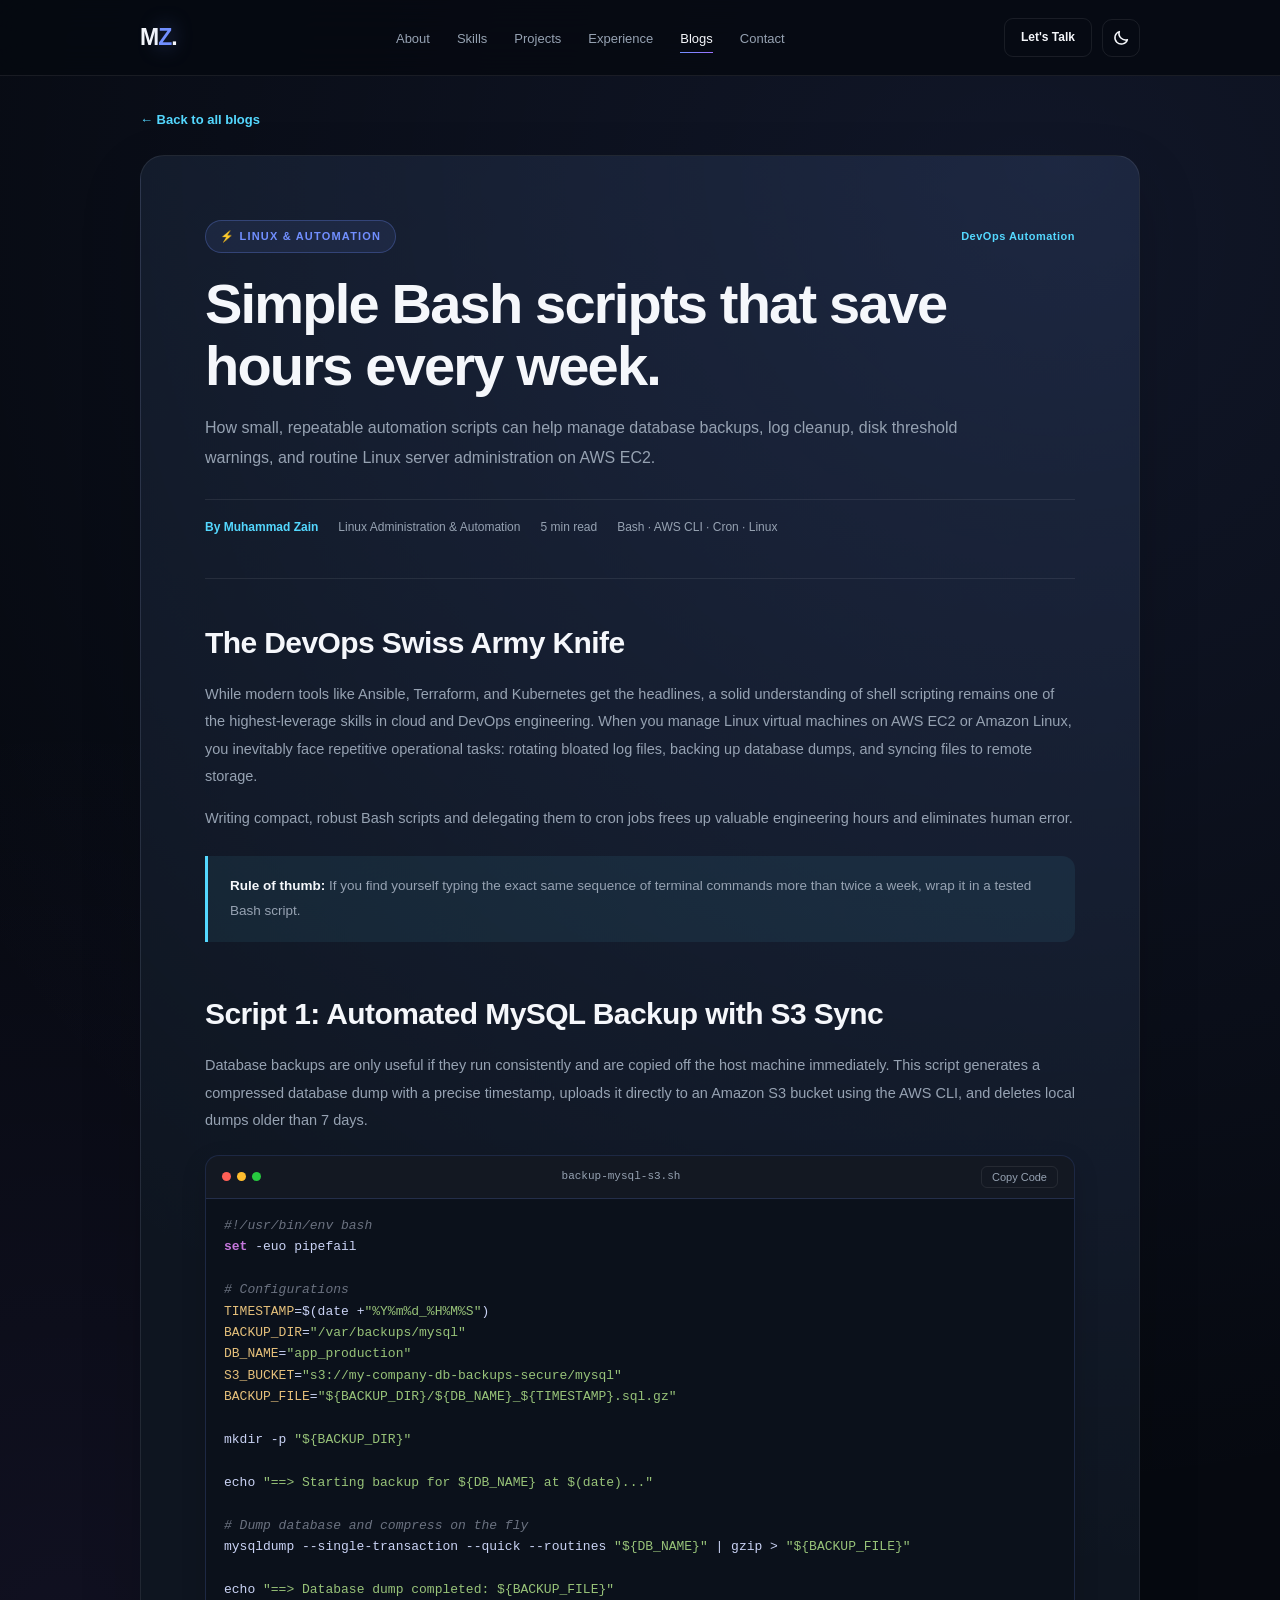
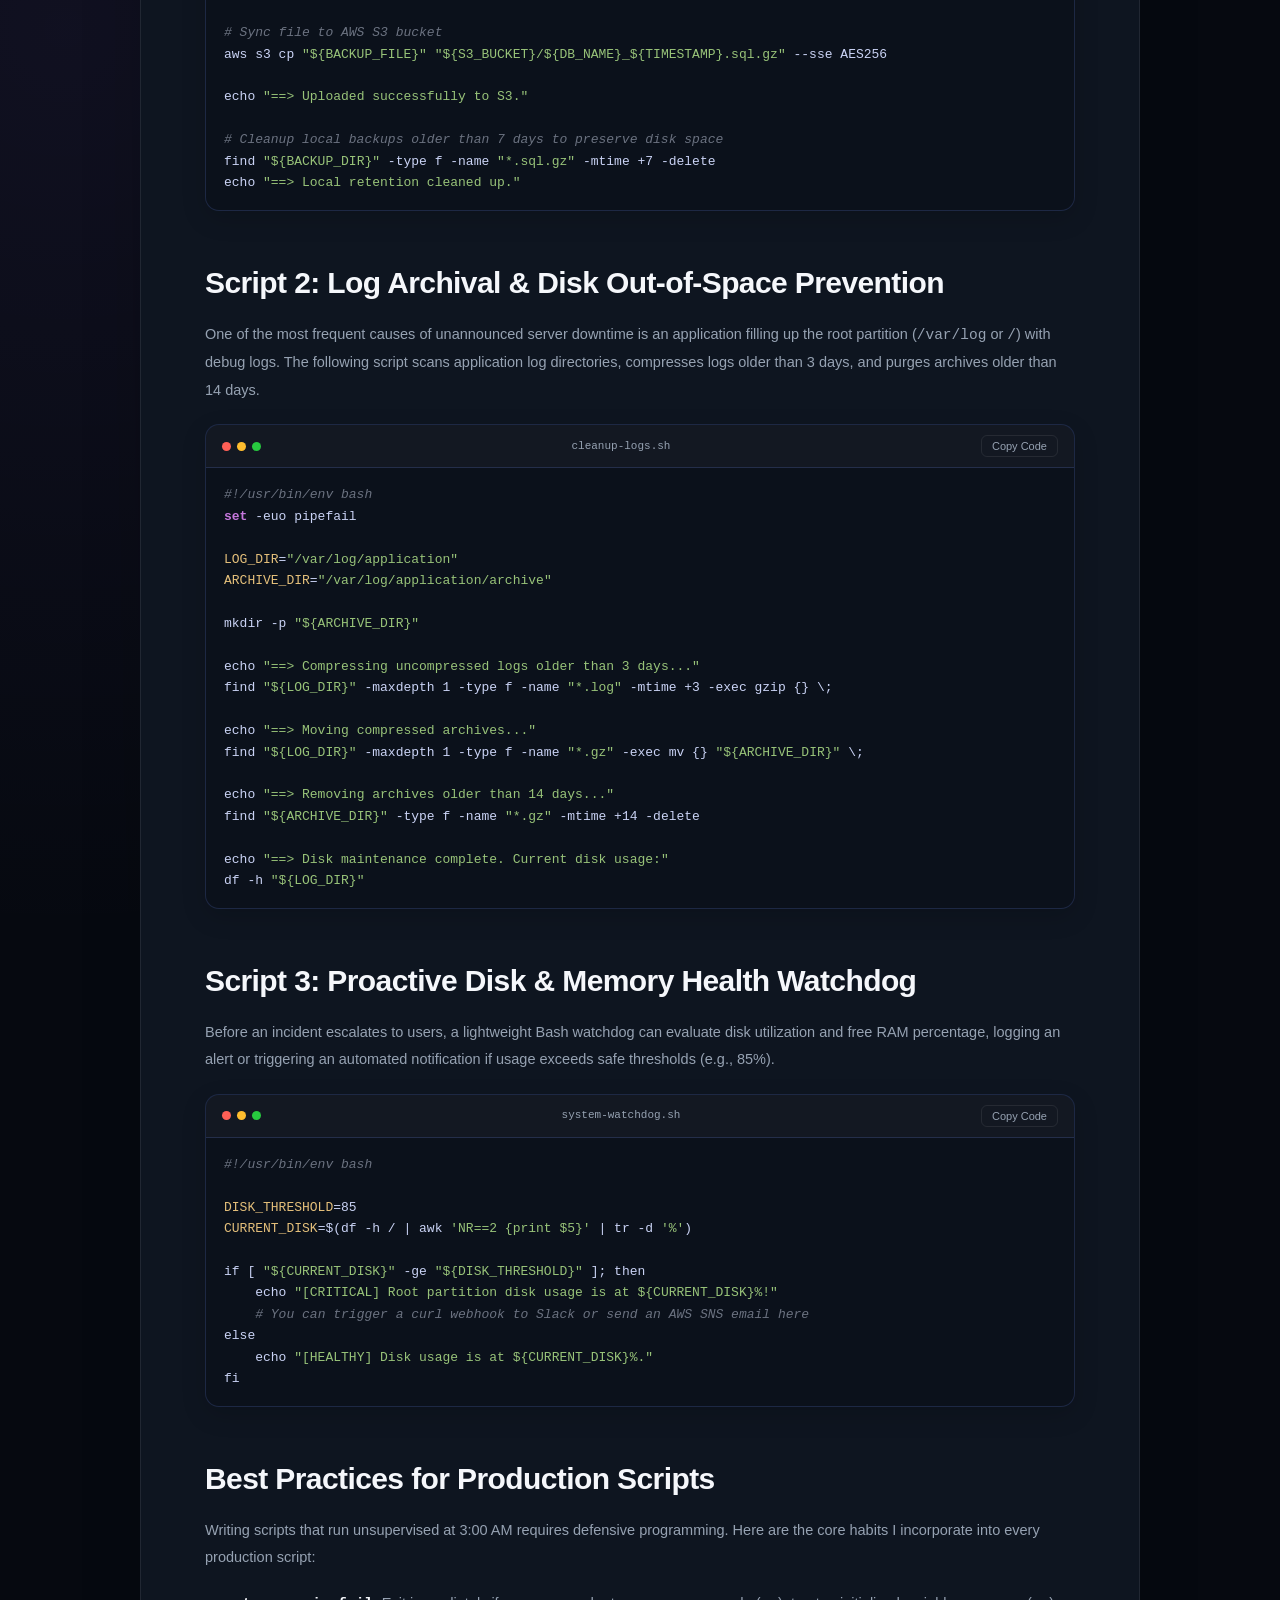
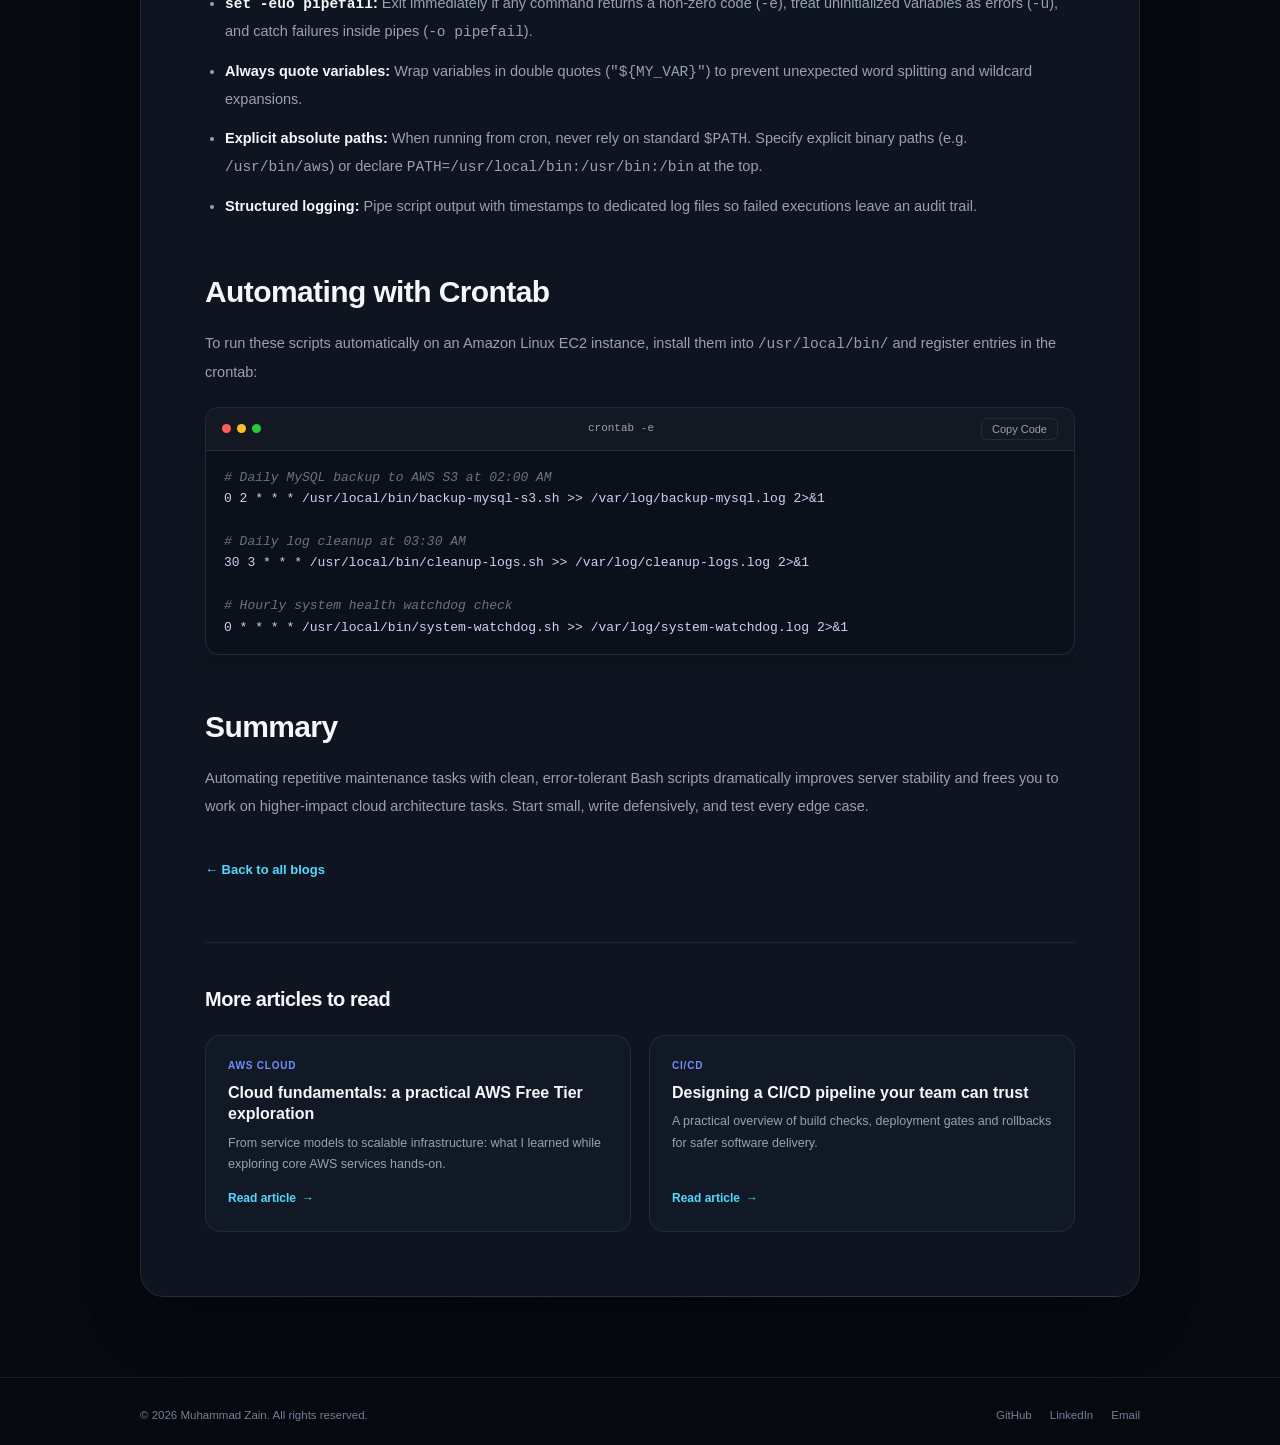
==== blog-bash-automation.html @ 9745ca6a "add blogs" ====
<!DOCTYPE html>
<html lang="en">
<head>
    <meta charset="UTF-8">
    <meta name="viewport" content="width=device-width, initial-scale=1.0">
    <meta name="theme-color" content="#060910">
    <title>Simple Bash Scripts That Save Hours Every Week | Muhammad Zain</title>
    <meta name="description" content="Production-ready Bash scripts for Linux administration, automated MySQL S3 backups, log rotation, and system health monitoring by Muhammad Zain.">
    <link rel="canonical" href="https://zaincloud009.github.io/MuhammadZainPortfolio/blog-bash-automation.html">
    <link rel="stylesheet" href="blog.css">
</head>
<body>

<div class="background-grid"></div>

<!-- NAVBAR -->
<nav>
<div class="container nav-inner">
    <a href="index.html" class="logo">M<span>Z</span>.</a>

    <ul class="nav-links" id="navLinks">
        <li><a href="index.html#about">About</a></li>
        <li><a href="index.html#skills">Skills</a></li>
        <li><a href="index.html#projects">Projects</a></li>
        <li><a href="index.html#experience">Experience</a></li>
        <li><a href="index.html#blogs" class="active">Blogs</a></li>
        <li><a href="index.html#contact">Contact</a></li>
    </ul>

    <div class="nav-actions">
        <a href="index.html#contact" class="nav-contact">Let's Talk</a>
        <button class="theme-toggle" id="themeToggle" type="button" aria-label="Switch to light mode" title="Switch to light mode">
            <svg class="moon-icon" viewBox="0 0 24 24" aria-hidden="true"><path d="M20.5 14.2A8.5 8.5 0 0 1 9.8 3.5 8.5 8.5 0 1 0 20.5 14.2Z"/></svg>
            <svg class="sun-icon" viewBox="0 0 24 24" aria-hidden="true"><circle cx="12" cy="12" r="3.5"/><path d="M12 2.5v2M12 19.5v2M21.5 12h-2M4.5 12h-2M18.7 5.3l-1.4 1.4M6.7 17.3l-1.4 1.4M18.7 18.7l-1.4-1.4M6.7 6.7 5.3 5.3"/></svg>
        </button>
        <button class="menu-toggle" id="menuToggle" type="button" aria-label="Open navigation menu" aria-controls="navLinks" aria-expanded="false">•••</button>
    </div>
</div>
</nav>

<!-- MAIN CONTENT -->
<main>
<div class="container">
    
    <div class="blog-nav-bar">
        <a href="index.html#blogs" class="back-link">← Back to all blogs</a>
    </div>

    <article class="blog-article">
        <div class="article-hero-badge-wrap">
            <div class="article-eyebrow">⚡ Linux &amp; Automation</div>
            <span class="article-category-tag">DevOps Automation</span>
        </div>
        
        <h1>Simple Bash scripts that save hours every week.</h1>
        <p class="article-lead">How small, repeatable automation scripts can help manage database backups, log cleanup, disk threshold warnings, and routine Linux server administration on AWS EC2.</p>
        
        <div class="article-byline">
            <span>By Muhammad Zain</span>
            <span>Linux Administration &amp; Automation</span>
            <span>5 min read</span>
            <span>Bash · AWS CLI · Cron · Linux</span>
        </div>
        
        <div class="article-divider"></div>

        <section class="article-section">
            <h2>The DevOps Swiss Army Knife</h2>
            <p>While modern tools like Ansible, Terraform, and Kubernetes get the headlines, a solid understanding of shell scripting remains one of the highest-leverage skills in cloud and DevOps engineering. When you manage Linux virtual machines on AWS EC2 or Amazon Linux, you inevitably face repetitive operational tasks: rotating bloated log files, backing up database dumps, and syncing files to remote storage.</p>
            <p>Writing compact, robust Bash scripts and delegating them to cron jobs frees up valuable engineering hours and eliminates human error.</p>
            <div class="article-callout">
                <strong>Rule of thumb:</strong> If you find yourself typing the exact same sequence of terminal commands more than twice a week, wrap it in a tested Bash script.
            </div>
        </section>

        <section class="article-section">
            <h2>Script 1: Automated MySQL Backup with S3 Sync</h2>
            <p>Database backups are only useful if they run consistently and are copied off the host machine immediately. This script generates a compressed database dump with a precise timestamp, uploads it directly to an Amazon S3 bucket using the AWS CLI, and deletes local dumps older than 7 days.</p>

            <div class="code-box">
                <div class="code-header">
                    <div class="code-dots"><span class="code-dot red"></span><span class="code-dot yellow"></span><span class="code-dot green"></span></div>
                    <span>backup-mysql-s3.sh</span>
                    <button class="copy-btn" onclick="copyCode(this)">Copy Code</button>
                </div>
                <pre class="code-content"><code><span class="code-comment">#!/usr/bin/env bash</span>
<span class="code-keyword">set</span> -euo pipefail

<span class="code-comment"># Configurations</span>
<span class="code-var">TIMESTAMP</span>=$(date +<span class="code-string">"%Y%m%d_%H%M%S"</span>)
<span class="code-var">BACKUP_DIR</span>=<span class="code-string">"/var/backups/mysql"</span>
<span class="code-var">DB_NAME</span>=<span class="code-string">"app_production"</span>
<span class="code-var">S3_BUCKET</span>=<span class="code-string">"s3://my-company-db-backups-secure/mysql"</span>
<span class="code-var">BACKUP_FILE</span>=<span class="code-string">"${BACKUP_DIR}/${DB_NAME}_${TIMESTAMP}.sql.gz"</span>

mkdir -p <span class="code-string">"${BACKUP_DIR}"</span>

echo <span class="code-string">"==> Starting backup for ${DB_NAME} at $(date)..."</span>

<span class="code-comment"># Dump database and compress on the fly</span>
mysqldump --single-transaction --quick --routines <span class="code-string">"${DB_NAME}"</span> | gzip > <span class="code-string">"${BACKUP_FILE}"</span>

echo <span class="code-string">"==> Database dump completed: ${BACKUP_FILE}"</span>

<span class="code-comment"># Sync file to AWS S3 bucket</span>
aws s3 cp <span class="code-string">"${BACKUP_FILE}"</span> <span class="code-string">"${S3_BUCKET}/${DB_NAME}_${TIMESTAMP}.sql.gz"</span> --sse AES256

echo <span class="code-string">"==> Uploaded successfully to S3."</span>

<span class="code-comment"># Cleanup local backups older than 7 days to preserve disk space</span>
find <span class="code-string">"${BACKUP_DIR}"</span> -type f -name <span class="code-string">"*.sql.gz"</span> -mtime +7 -delete
echo <span class="code-string">"==> Local retention cleaned up."</span></code></pre>
            </div>
        </section>

        <section class="article-section">
            <h2>Script 2: Log Archival &amp; Disk Out-of-Space Prevention</h2>
            <p>One of the most frequent causes of unannounced server downtime is an application filling up the root partition (<code>/var/log</code> or <code>/</code>) with debug logs. The following script scans application log directories, compresses logs older than 3 days, and purges archives older than 14 days.</p>

            <div class="code-box">
                <div class="code-header">
                    <div class="code-dots"><span class="code-dot red"></span><span class="code-dot yellow"></span><span class="code-dot green"></span></div>
                    <span>cleanup-logs.sh</span>
                    <button class="copy-btn" onclick="copyCode(this)">Copy Code</button>
                </div>
                <pre class="code-content"><code><span class="code-comment">#!/usr/bin/env bash</span>
<span class="code-keyword">set</span> -euo pipefail

<span class="code-var">LOG_DIR</span>=<span class="code-string">"/var/log/application"</span>
<span class="code-var">ARCHIVE_DIR</span>=<span class="code-string">"/var/log/application/archive"</span>

mkdir -p <span class="code-string">"${ARCHIVE_DIR}"</span>

echo <span class="code-string">"==> Compressing uncompressed logs older than 3 days..."</span>
find <span class="code-string">"${LOG_DIR}"</span> -maxdepth 1 -type f -name <span class="code-string">"*.log"</span> -mtime +3 -exec gzip {} \;

echo <span class="code-string">"==> Moving compressed archives..."</span>
find <span class="code-string">"${LOG_DIR}"</span> -maxdepth 1 -type f -name <span class="code-string">"*.gz"</span> -exec mv {} <span class="code-string">"${ARCHIVE_DIR}"</span> \;

echo <span class="code-string">"==> Removing archives older than 14 days..."</span>
find <span class="code-string">"${ARCHIVE_DIR}"</span> -type f -name <span class="code-string">"*.gz"</span> -mtime +14 -delete

echo <span class="code-string">"==> Disk maintenance complete. Current disk usage:"</span>
df -h <span class="code-string">"${LOG_DIR}"</span></code></pre>
            </div>
        </section>

        <section class="article-section">
            <h2>Script 3: Proactive Disk &amp; Memory Health Watchdog</h2>
            <p>Before an incident escalates to users, a lightweight Bash watchdog can evaluate disk utilization and free RAM percentage, logging an alert or triggering an automated notification if usage exceeds safe thresholds (e.g., 85%).</p>

            <div class="code-box">
                <div class="code-header">
                    <div class="code-dots"><span class="code-dot red"></span><span class="code-dot yellow"></span><span class="code-dot green"></span></div>
                    <span>system-watchdog.sh</span>
                    <button class="copy-btn" onclick="copyCode(this)">Copy Code</button>
                </div>
                <pre class="code-content"><code><span class="code-comment">#!/usr/bin/env bash</span>

<span class="code-var">DISK_THRESHOLD</span>=85
<span class="code-var">CURRENT_DISK</span>=$(df -h / | awk <span class="code-string">'NR==2 {print $5}'</span> | tr -d <span class="code-string">'%'</span>)

if [ <span class="code-string">"${CURRENT_DISK}"</span> -ge <span class="code-string">"${DISK_THRESHOLD}"</span> ]; then
    echo <span class="code-string">"[CRITICAL] Root partition disk usage is at ${CURRENT_DISK}%!"</span>
    <span class="code-comment"># You can trigger a curl webhook to Slack or send an AWS SNS email here</span>
else
    echo <span class="code-string">"[HEALTHY] Disk usage is at ${CURRENT_DISK}%."</span>
fi</code></pre>
            </div>
        </section>

        <section class="article-section">
            <h2>Best Practices for Production Scripts</h2>
            <p>Writing scripts that run unsupervised at 3:00 AM requires defensive programming. Here are the core habits I incorporate into every production script:</p>
            <ul class="article-list">
                <li><strong><code>set -euo pipefail</code>:</strong> Exit immediately if any command returns a non-zero code (<code>-e</code>), treat uninitialized variables as errors (<code>-u</code>), and catch failures inside pipes (<code>-o pipefail</code>).</li>
                <li><strong>Always quote variables:</strong> Wrap variables in double quotes (<code>"${MY_VAR}"</code>) to prevent unexpected word splitting and wildcard expansions.</li>
                <li><strong>Explicit absolute paths:</strong> When running from cron, never rely on standard <code>$PATH</code>. Specify explicit binary paths (e.g. <code>/usr/bin/aws</code>) or declare <code>PATH=/usr/local/bin:/usr/bin:/bin</code> at the top.</li>
                <li><strong>Structured logging:</strong> Pipe script output with timestamps to dedicated log files so failed executions leave an audit trail.</li>
            </ul>
        </section>

        <section class="article-section">
            <h2>Automating with Crontab</h2>
            <p>To run these scripts automatically on an Amazon Linux EC2 instance, install them into <code>/usr/local/bin/</code> and register entries in the crontab:</p>
            <div class="code-box">
                <div class="code-header">
                    <div class="code-dots"><span class="code-dot red"></span><span class="code-dot yellow"></span><span class="code-dot green"></span></div>
                    <span>crontab -e</span>
                    <button class="copy-btn" onclick="copyCode(this)">Copy Code</button>
                </div>
                <pre class="code-content"><code><span class="code-comment"># Daily MySQL backup to AWS S3 at 02:00 AM</span>
0 2 * * * /usr/local/bin/backup-mysql-s3.sh >> /var/log/backup-mysql.log 2>&1

<span class="code-comment"># Daily log cleanup at 03:30 AM</span>
30 3 * * * /usr/local/bin/cleanup-logs.sh >> /var/log/cleanup-logs.log 2>&1

<span class="code-comment"># Hourly system health watchdog check</span>
0 * * * * /usr/local/bin/system-watchdog.sh >> /var/log/system-watchdog.log 2>&1</code></pre>
            </div>
        </section>

        <section class="article-section">
            <h2>Summary</h2>
            <p>Automating repetitive maintenance tasks with clean, error-tolerant Bash scripts dramatically improves server stability and frees you to work on higher-impact cloud architecture tasks. Start small, write defensively, and test every edge case.</p>
        </section>

        <div style="margin-top: 36px;">
            <a href="index.html#blogs" class="back-link">← Back to all blogs</a>
        </div>

        <!-- MORE ARTICLES -->
        <div class="more-articles-section">
            <h3 class="more-articles-title">More articles to read</h3>
            <div class="more-articles-grid">
                <div class="mini-card">
                    <div>
                        <div class="mini-card-tag">AWS Cloud</div>
                        <h4>Cloud fundamentals: a practical AWS Free Tier exploration</h4>
                        <p>From service models to scalable infrastructure: what I learned while exploring core AWS services hands-on.</p>
                    </div>
                    <a href="blog-cloud-fundamentals.html" class="mini-card-link">Read article <span>→</span></a>
                </div>

                <div class="mini-card">
                    <div>
                        <div class="mini-card-tag">CI/CD</div>
                        <h4>Designing a CI/CD pipeline your team can trust</h4>
                        <p>A practical overview of build checks, deployment gates and rollbacks for safer software delivery.</p>
                    </div>
                    <a href="blog-cicd-pipeline.html" class="mini-card-link">Read article <span>→</span></a>
                </div>
            </div>
        </div>

    </article>
</div>
</main>

<!-- FOOTER -->
<footer>
<div class="container footer-inner">
    <div>© <span id="year"></span> Muhammad Zain. All rights reserved.</div>
    <div class="socials">
        <a href="https://github.com/ZainCloud009" target="_blank" rel="noopener noreferrer">GitHub</a>
        <a href="https://www.linkedin.com/in/muhammadzaindevops/" target="_blank" rel="noopener noreferrer">LinkedIn</a>
        <a href="mailto:muhammadzain8489@gmail.com">Email</a>
    </div>
</div>
</footer>

<script>
// CURRENT YEAR
document.getElementById("year").textContent = new Date().getFullYear();

// THEME TOGGLE
const themeToggle = document.getElementById("themeToggle");
const themeColor = document.querySelector('meta[name="theme-color"]');

function setTheme(theme){
    document.documentElement.dataset.theme = theme;
    const isLight = theme === "light";
    themeToggle.setAttribute("aria-label", isLight ? "Switch to dark mode" : "Switch to light mode");
    themeToggle.title = isLight ? "Switch to dark mode" : "Switch to light mode";
    if(themeColor) themeColor.setAttribute("content", isLight ? "#f5f7ff" : "#060910");
}

try{
    const savedTheme = localStorage.getItem("portfolio-theme");
    if(savedTheme === "light" || savedTheme === "dark"){
        setTheme(savedTheme);
    }
}catch(e){}

themeToggle.addEventListener("click", function(){
    const nextTheme = document.documentElement.dataset.theme === "light" ? "dark" : "light";
    setTheme(nextTheme);
    try{
        localStorage.setItem("portfolio-theme", nextTheme);
    }catch(e){}
});

// MOBILE MENU
const menuToggle = document.getElementById("menuToggle");
const navLinks = document.getElementById("navLinks");

function closeMobileMenu(){
    navLinks.classList.remove("is-open");
    menuToggle.setAttribute("aria-expanded", "false");
}

menuToggle.addEventListener("click", function(){
    const isOpen = navLinks.classList.toggle("is-open");
    menuToggle.setAttribute("aria-expanded", String(isOpen));
});

navLinks.addEventListener("click", function(e){
    if(e.target.closest("a")) closeMobileMenu();
});

// COPY CODE
function copyCode(button){
    const pre = button.closest(".code-box").querySelector("pre code");
    navigator.clipboard.writeText(pre.innerText).then(() => {
        const originalText = button.textContent;
        button.textContent = "Copied!";
        button.style.borderColor = "var(--green)";
        button.style.color = "var(--green)";
        setTimeout(() => {
            button.textContent = originalText;
            button.style.borderColor = "";
            button.style.color = "";
        }, 2000);
    });
}
</script>

</body>
</html>
---- blog.css ----
/* =========================================================
   MUHAMMAD ZAIN PORTFOLIO - BLOG STYLESHEET (blog.css)
========================================================= */

* {
    margin: 0;
    padding: 0;
    box-sizing: border-box;
}

html {
    scroll-behavior: smooth;
}

:root {
    --bg: #060910;
    --bg2: #0a0f18;
    --card: #0e1520;
    --card2: #101925;

    --border: rgba(255,255,255,.08);
    --border-light: rgba(255,255,255,.04);

    --text: #f5f7fb;
    --muted: #96a2b2;

    --primary: #718fff;
    --primary2: #9a72ff;

    --cyan: #54d8ff;
    --green: #36dc83;

    --white: #fff;
    --nav-bg: rgba(6,9,16,.82);

    --code-bg: #0b111b;
    --code-border: rgba(113,143,255,.18);

    --cursor-x: 50%;
    --cursor-y: 50%;
}

html[data-theme="light"] {
    --bg: #f5f7ff;
    --bg2: #edf1fb;
    --card: #ffffff;
    --card2: #f7f9ff;
    --border: rgba(31,48,81,.13);
    --border-light: rgba(31,48,81,.06);
    --text: #172033;
    --muted: #5f6c80;
    --primary: #526ee8;
    --primary2: #815ae8;
    --cyan: #1589b8;
    --green: #18995c;
    --white: #fff;
    --nav-bg: rgba(245,247,255,.86);

    --code-bg: #f0f4fd;
    --code-border: rgba(82,110,232,.22);
}

body {
    font-family: Inter, -apple-system, BlinkMacSystemFont, "Segoe UI", Roboto, Arial, sans-serif;
    color: var(--text);
    background:
        radial-gradient(circle at 80% 5%, rgba(113,143,255,.10), transparent 28%),
        radial-gradient(circle at 5% 35%, rgba(154,114,255,.07), transparent 28%),
        var(--bg);
    line-height: 1.6;
    overflow-x: hidden;
    min-height: 100vh;
    display: flex;
    flex-direction: column;
}

a {
    color: inherit;
    text-decoration: none;
}

button, a {
    -webkit-tap-highlight-color: transparent;
}

.container {
    width: min(1000px, 92%);
    margin: auto;
}

/* =========================================================
   BACKGROUND GRID
========================================================= */
.background-grid {
    position: fixed;
    inset: 0;
    pointer-events: none;
    z-index: -2;
    opacity: .18;
    background-image:
        linear-gradient(rgba(255,255,255,.035) 1px, transparent 1px),
        linear-gradient(90deg, rgba(255,255,255,.035) 1px, transparent 1px);
    background-size: 55px 55px;
    mask-image: linear-gradient(to bottom, black, transparent 85%);
}

/* =========================================================
   NAVBAR
========================================================= */
nav {
    position: fixed;
    top: 0;
    left: 0;
    right: 0;
    height: 76px;
    z-index: 1000;
    background: var(--nav-bg);
    backdrop-filter: blur(20px);
    -webkit-backdrop-filter: blur(20px);
    border-bottom: 1px solid var(--border);
}

.nav-inner {
    height: 100%;
    display: flex;
    align-items: center;
    justify-content: space-between;
}

.logo {
    font-size: 23px;
    font-weight: 800;
    letter-spacing: -1px;
}

.logo span {
    color: var(--primary);
    text-shadow: 0 0 20px rgba(113,143,255,.6);
}

.nav-links {
    display: flex;
    gap: 27px;
    list-style: none;
}

.nav-links a {
    position: relative;
    color: var(--muted);
    font-size: 13px;
    font-weight: 500;
    transition: color .25s;
}

.nav-links a:hover,
.nav-links a.active {
    color: var(--text);
}

.nav-links a::after {
    content: "";
    position: absolute;
    left: 0;
    bottom: -7px;
    width: 0;
    height: 1px;
    background: linear-gradient(90deg, var(--primary), var(--primary2));
    transition: width .3s;
}

.nav-links a:hover::after,
.nav-links a.active::after {
    width: 100%;
}

.nav-contact {
    padding: 9px 16px;
    border: 1px solid var(--border);
    border-radius: 9px;
    font-size: 12px;
    font-weight: 600;
    transition: all .3s;
}

.nav-contact:hover {
    border-color: var(--primary);
    background: rgba(113,143,255,.09);
    box-shadow: 0 0 25px rgba(113,143,255,.12);
}

.nav-actions {
    display: flex;
    align-items: center;
    gap: 10px;
}

.theme-toggle,
.menu-toggle {
    width: 38px;
    height: 38px;
    display: inline-grid;
    place-items: center;
    border: 1px solid var(--border);
    border-radius: 10px;
    color: var(--text);
    background: transparent;
    cursor: pointer;
    transition: background .25s, border-color .25s, transform .25s;
}

.theme-toggle:hover,
.menu-toggle:hover {
    background: rgba(113,143,255,.12);
    border-color: var(--primary);
    transform: translateY(-2px);
}

.theme-toggle svg {
    width: 18px;
    height: 18px;
    stroke: currentColor;
    stroke-width: 2;
    fill: none;
    stroke-linecap: round;
    stroke-linejoin: round;
}

.theme-toggle .moon-icon { display: block; }
.theme-toggle .sun-icon { display: none; }
html[data-theme="light"] .theme-toggle .moon-icon { display: none; }
html[data-theme="light"] .theme-toggle .sun-icon { display: block; }

.menu-toggle {
    display: none;
    font-size: 21px;
    font-weight: 700;
    line-height: 1;
    letter-spacing: 1px;
}

/* =========================================================
   BLOG ARTICLE MAIN CONTAINER
========================================================= */
main {
    flex: 1;
    padding-top: 110px;
    padding-bottom: 80px;
}

.blog-nav-bar {
    display: flex;
    align-items: center;
    justify-content: space-between;
    margin-bottom: 24px;
}

.back-link {
    display: inline-flex;
    align-items: center;
    gap: 8px;
    color: var(--cyan);
    font-size: 13px;
    font-weight: 700;
    transition: gap .2s, color .2s;
}

.back-link:hover {
    gap: 12px;
    color: var(--primary2);
}

.blog-article {
    padding: clamp(28px, 5vw, 64px);
    border: 1px solid var(--border);
    border-radius: 24px;
    background: radial-gradient(circle at 92% 0%, rgba(113,143,255,.15), transparent 32%), var(--card);
    box-shadow: 0 25px 60px rgba(0,0,0,.18);
}

html[data-theme="light"] .blog-article {
    background: radial-gradient(circle at 92% 0%, rgba(82,110,232,.14), transparent 32%), #fff;
    box-shadow: 0 25px 60px rgba(45,65,105,.11);
}

.article-hero-badge-wrap {
    display: flex;
    align-items: center;
    justify-content: space-between;
    flex-wrap: wrap;
    gap: 12px;
}

.article-eyebrow {
    display: inline-flex;
    align-items: center;
    gap: 8px;
    padding: 7px 14px;
    border: 1px solid rgba(113,143,255,.28);
    border-radius: 50px;
    color: var(--primary);
    background: rgba(113,143,255,.09);
    font-size: 11px;
    font-weight: 800;
    letter-spacing: 1.2px;
    text-transform: uppercase;
}

.article-category-tag {
    font-size: 11px;
    font-weight: 700;
    color: var(--cyan);
    letter-spacing: .5px;
}

.blog-article h1 {
    max-width: 880px;
    margin: 20px 0 16px;
    font-size: clamp(32px, 4.8vw, 56px);
    line-height: 1.1;
    letter-spacing: -1.8px;
    color: var(--text);
}

.article-lead {
    max-width: 820px;
    color: var(--muted);
    font-size: 16px;
    line-height: 1.9;
}

.article-byline {
    display: flex;
    flex-wrap: wrap;
    align-items: center;
    gap: 12px 20px;
    margin-top: 26px;
    padding-top: 18px;
    border-top: 1px solid var(--border);
    color: var(--muted);
    font-size: 12px;
}

.article-byline span:first-child {
    color: var(--cyan);
    font-weight: 700;
}

.article-divider {
    height: 1px;
    margin: 40px 0;
    background: var(--border);
}

/* =========================================================
   ARTICLE SECTIONS & TYPOGRAPHY
========================================================= */
.article-section + .article-section {
    margin-top: 48px;
}

.article-section h2 {
    margin-bottom: 14px;
    font-size: clamp(23px, 2.6vw, 30px);
    letter-spacing: -.6px;
    color: var(--text);
}

.article-section h3 {
    margin-top: 24px;
    margin-bottom: 10px;
    font-size: 18px;
    letter-spacing: -.4px;
    color: var(--text);
}

.article-section h4 {
    margin-bottom: 6px;
    font-size: 15px;
    color: var(--text);
}

.article-section p,
.article-section li {
    color: var(--muted);
    font-size: 14.5px;
    line-height: 1.9;
}

.article-section p + p {
    margin-top: 14px;
}

.article-list {
    display: grid;
    gap: 11px;
    margin: 18px 0 0;
    padding-left: 20px;
}

.article-list strong {
    color: var(--text);
}

.article-callout {
    margin-top: 24px;
    padding: 18px 22px;
    border-left: 3px solid var(--cyan);
    border-radius: 0 13px 13px 0;
    background: rgba(84,216,255,.07);
    color: var(--muted);
    font-size: 13.5px;
    line-height: 1.85;
}

.article-callout strong {
    color: var(--text);
}

/* =========================================================
   GRIDS & DIAGRAMS
========================================================= */
.service-models {
    display: grid;
    grid-template-columns: repeat(3, 1fr);
    gap: 14px;
    margin-top: 22px;
}

.service-model {
    padding: 20px;
    border: 1px solid var(--border);
    border-radius: 14px;
    background: rgba(255,255,255,.025);
    transition: transform .25s, border-color .25s;
}

.service-model:hover {
    border-color: rgba(113,143,255,.4);
    transform: translateY(-3px);
}

html[data-theme="light"] .service-model {
    background: #f7f9ff;
}

.service-model .model-icon {
    display: grid;
    place-items: center;
    width: 36px;
    height: 36px;
    margin-bottom: 12px;
    border-radius: 9px;
    color: var(--cyan);
    background: rgba(84,216,255,.12);
    font-size: 15px;
    font-weight: 800;
}

.service-model p {
    font-size: 12.5px;
    line-height: 1.75;
}

.cloud-map {
    display: grid;
    grid-template-columns: repeat(2, 1fr);
    gap: 14px;
    margin-top: 22px;
}

.cloud-map-item {
    padding: 20px;
    border: 1px solid var(--border);
    border-radius: 14px;
    background: rgba(255,255,255,.025);
    transition: transform .25s, border-color .25s;
}

.cloud-map-item:hover {
    border-color: rgba(113,143,255,.4);
    transform: translateY(-3px);
}

html[data-theme="light"] .cloud-map-item {
    background: #f7f9ff;
}

.cloud-map-item span {
    display: block;
    margin-bottom: 8px;
    color: var(--primary);
    font-size: 11px;
    font-weight: 800;
    letter-spacing: 1px;
    text-transform: uppercase;
}

.cloud-map-item p {
    font-size: 12.5px;
    line-height: 1.75;
}

/* =========================================================
   TABLES
========================================================= */
.article-table-wrap {
    overflow-x: auto;
    margin-top: 22px;
    border: 1px solid var(--border);
    border-radius: 14px;
}

.article-table {
    width: 100%;
    min-width: 620px;
    border-collapse: collapse;
    font-size: 12.5px;
}

.article-table th,
.article-table td {
    padding: 13px 16px;
    border-bottom: 1px solid var(--border);
    text-align: left;
}

.article-table th {
    color: var(--text);
    background: rgba(113,143,255,.12);
    font-size: 11.5px;
    font-weight: 700;
    text-transform: uppercase;
    letter-spacing: .6px;
}

.article-table td {
    color: var(--muted);
}

.article-table tr:last-child td {
    border-bottom: 0;
}

.article-table tr:hover td {
    background: rgba(255,255,255,.015);
}

/* =========================================================
   CODE BLOCKS
========================================================= */
.code-box {
    margin: 20px 0;
    border: 1px solid var(--code-border);
    border-radius: 14px;
    background: var(--code-bg);
    overflow: hidden;
    box-shadow: 0 8px 24px rgba(0,0,0,.15);
}

.code-header {
    display: flex;
    align-items: center;
    justify-content: space-between;
    padding: 10px 16px;
    background: rgba(255,255,255,.03);
    border-bottom: 1px solid var(--code-border);
    font-size: 11px;
    font-family: ui-monospace, SFMono-Regular, Menlo, Monaco, Consolas, monospace;
    color: var(--muted);
}

.code-dots {
    display: flex;
    gap: 6px;
}

.code-dot {
    width: 9px;
    height: 9px;
    border-radius: 50%;
    background: rgba(255,255,255,.2);
}

.code-dot.red { background: #ff5f56; }
.code-dot.yellow { background: #ffbd2e; }
.code-dot.green { background: #27c93f; }

.copy-btn {
    background: transparent;
    border: 1px solid var(--border);
    color: var(--muted);
    font-size: 11px;
    padding: 4px 10px;
    border-radius: 6px;
    cursor: pointer;
    transition: all .2s;
}

.copy-btn:hover {
    color: var(--text);
    border-color: var(--primary);
    background: rgba(113,143,255,.1);
}

pre.code-content {
    padding: 16px 18px;
    overflow-x: auto;
    font-family: ui-monospace, SFMono-Regular, Menlo, Monaco, Consolas, monospace;
    font-size: 13px;
    line-height: 1.65;
    color: #cad3f5;
}

html[data-theme="light"] pre.code-content {
    color: #1e293b;
}

.code-comment { color: #6b7280; font-style: italic; }
.code-keyword { color: #c678dd; font-weight: 600; }
.code-string { color: #98c379; }
.code-func { color: #61afef; }
.code-var { color: #e5c07b; }

/* =========================================================
   MORE ARTICLES / FOOTER CARDS
========================================================= */
.more-articles-section {
    margin-top: 60px;
    padding-top: 40px;
    border-top: 1px solid var(--border);
}

.more-articles-title {
    font-size: 20px;
    font-weight: 800;
    margin-bottom: 20px;
    letter-spacing: -.5px;
}

.more-articles-grid {
    display: grid;
    grid-template-columns: repeat(2, 1fr);
    gap: 18px;
}

.mini-card {
    padding: 22px;
    border: 1px solid var(--border);
    border-radius: 16px;
    background: var(--card2);
    display: flex;
    flex-direction: column;
    justify-content: space-between;
    transition: all .3s;
}

.mini-card:hover {
    border-color: var(--primary);
    transform: translateY(-4px);
    box-shadow: 0 12px 30px rgba(0,0,0,.2);
}

html[data-theme="light"] .mini-card {
    background: #fff;
    box-shadow: 0 10px 24px rgba(45,65,105,.07);
}

.mini-card-tag {
    font-size: 10px;
    font-weight: 800;
    color: var(--primary);
    text-transform: uppercase;
    letter-spacing: .8px;
    margin-bottom: 8px;
}

.mini-card h4 {
    font-size: 16px;
    line-height: 1.35;
    margin-bottom: 8px;
    color: var(--text);
}

.mini-card p {
    font-size: 12.5px;
    color: var(--muted);
    line-height: 1.7;
    margin-bottom: 14px;
}

.mini-card-link {
    font-size: 12px;
    font-weight: 700;
    color: var(--cyan);
    display: inline-flex;
    align-items: center;
    gap: 6px;
    transition: gap .2s;
}

.mini-card:hover .mini-card-link {
    gap: 10px;
    color: var(--primary2);
}

/* =========================================================
   FOOTER
========================================================= */
footer {
    padding: 28px 0;
    border-top: 1px solid var(--border);
    color: #718092;
    font-size: 11.5px;
    margin-top: auto;
}

.footer-inner {
    display: flex;
    justify-content: space-between;
    align-items: center;
    gap: 20px;
}

.socials {
    display: flex;
    gap: 18px;
}

.socials a {
    transition: color .25s, transform .25s;
}

.socials a:hover {
    color: var(--text);
    transform: translateY(-2px);
}

/* =========================================================
   RESPONSIVE
========================================================= */
@media(max-width: 900px) {
    .service-models {
        grid-template-columns: 1fr;
    }

    .cloud-map {
        grid-template-columns: 1fr;
    }

    .more-articles-grid {
        grid-template-columns: 1fr;
    }

    .menu-toggle {
        display: inline-grid;
    }

    .nav-links {
        position: fixed;
        top: 76px;
        left: 0;
        right: 0;
        background: var(--nav-bg);
        backdrop-filter: blur(25px);
        -webkit-backdrop-filter: blur(25px);
        border-bottom: 1px solid var(--border);
        flex-direction: column;
        padding: 20px 24px;
        gap: 18px;
        transform: translateY(-150%);
        opacity: 0;
        pointer-events: none;
        transition: transform .3s ease, opacity .3s ease;
    }

    .nav-links.is-open {
        transform: translateY(0);
        opacity: 1;
        pointer-events: auto;
    }
}

@media(max-width: 600px) {
    .blog-article {
        padding: 26px 18px;
        border-radius: 18px;
    }

    .footer-inner {
        flex-direction: column;
        text-align: center;
    }
}
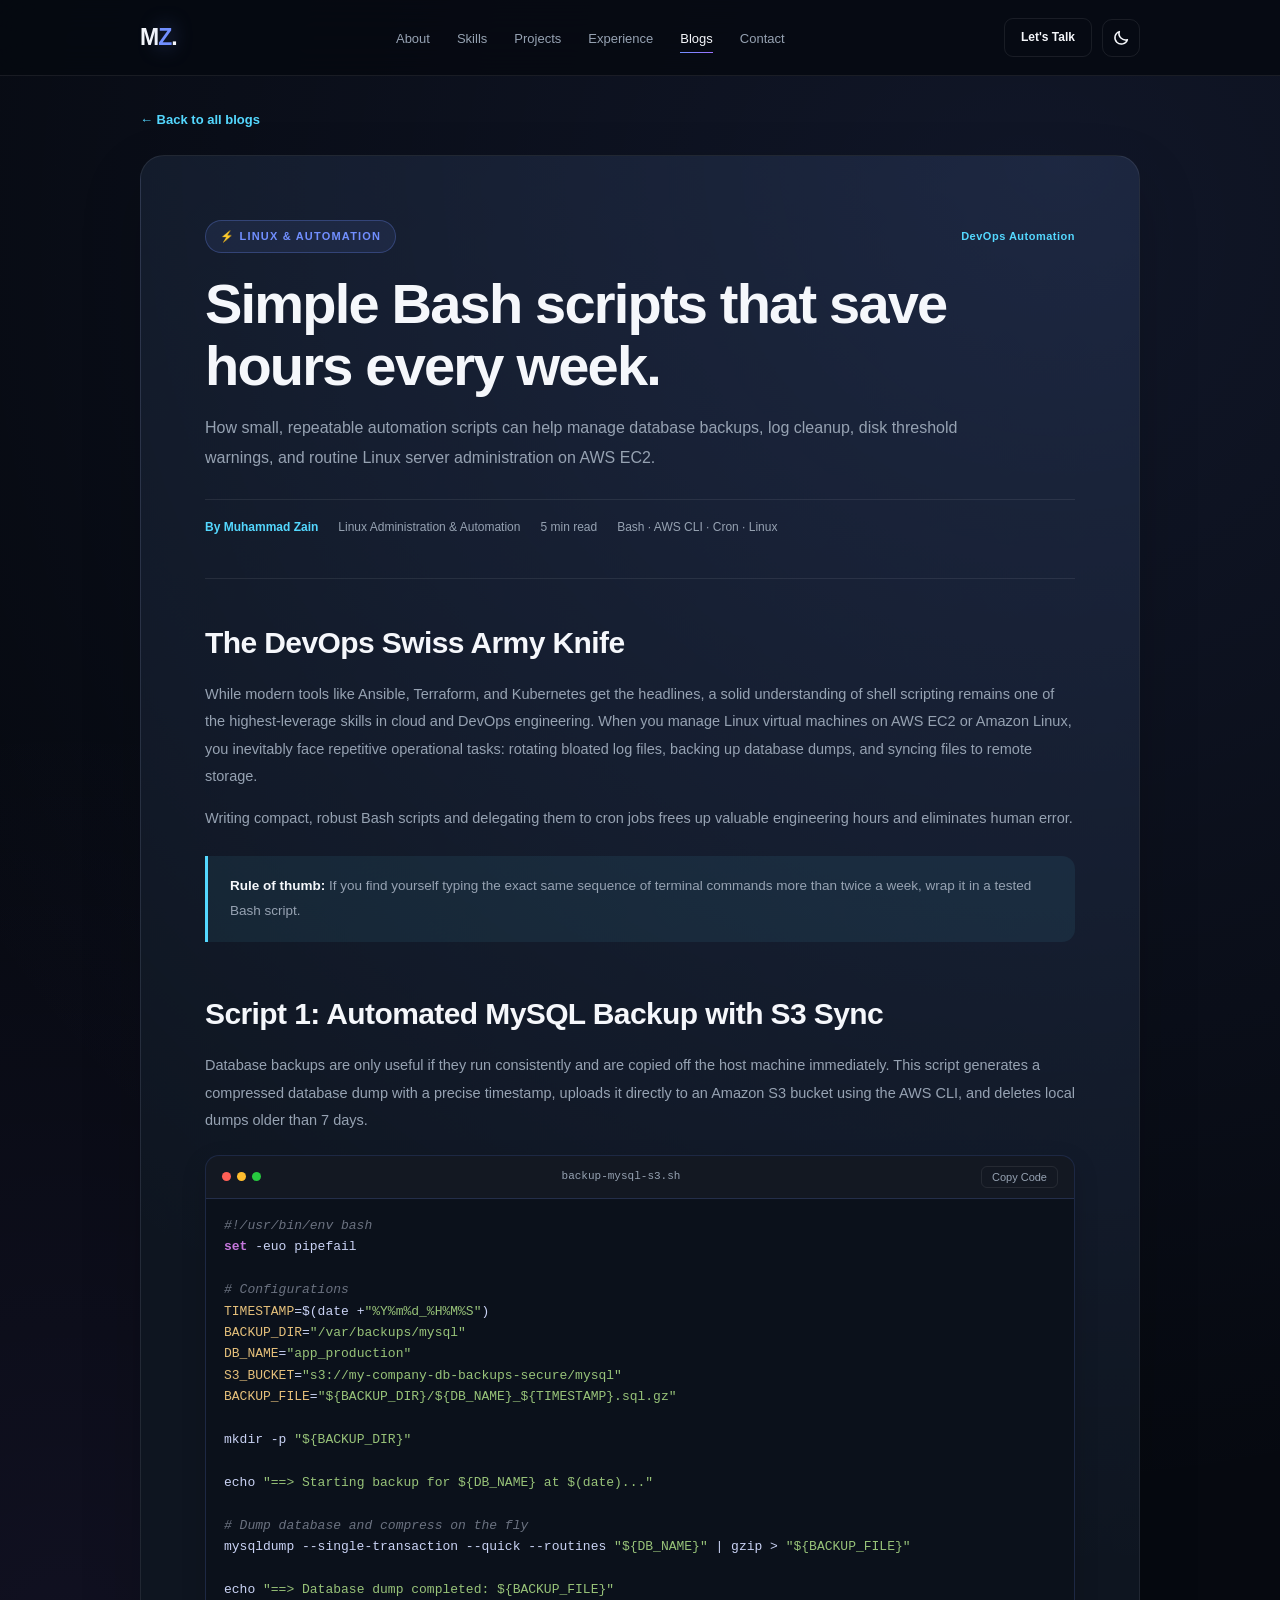
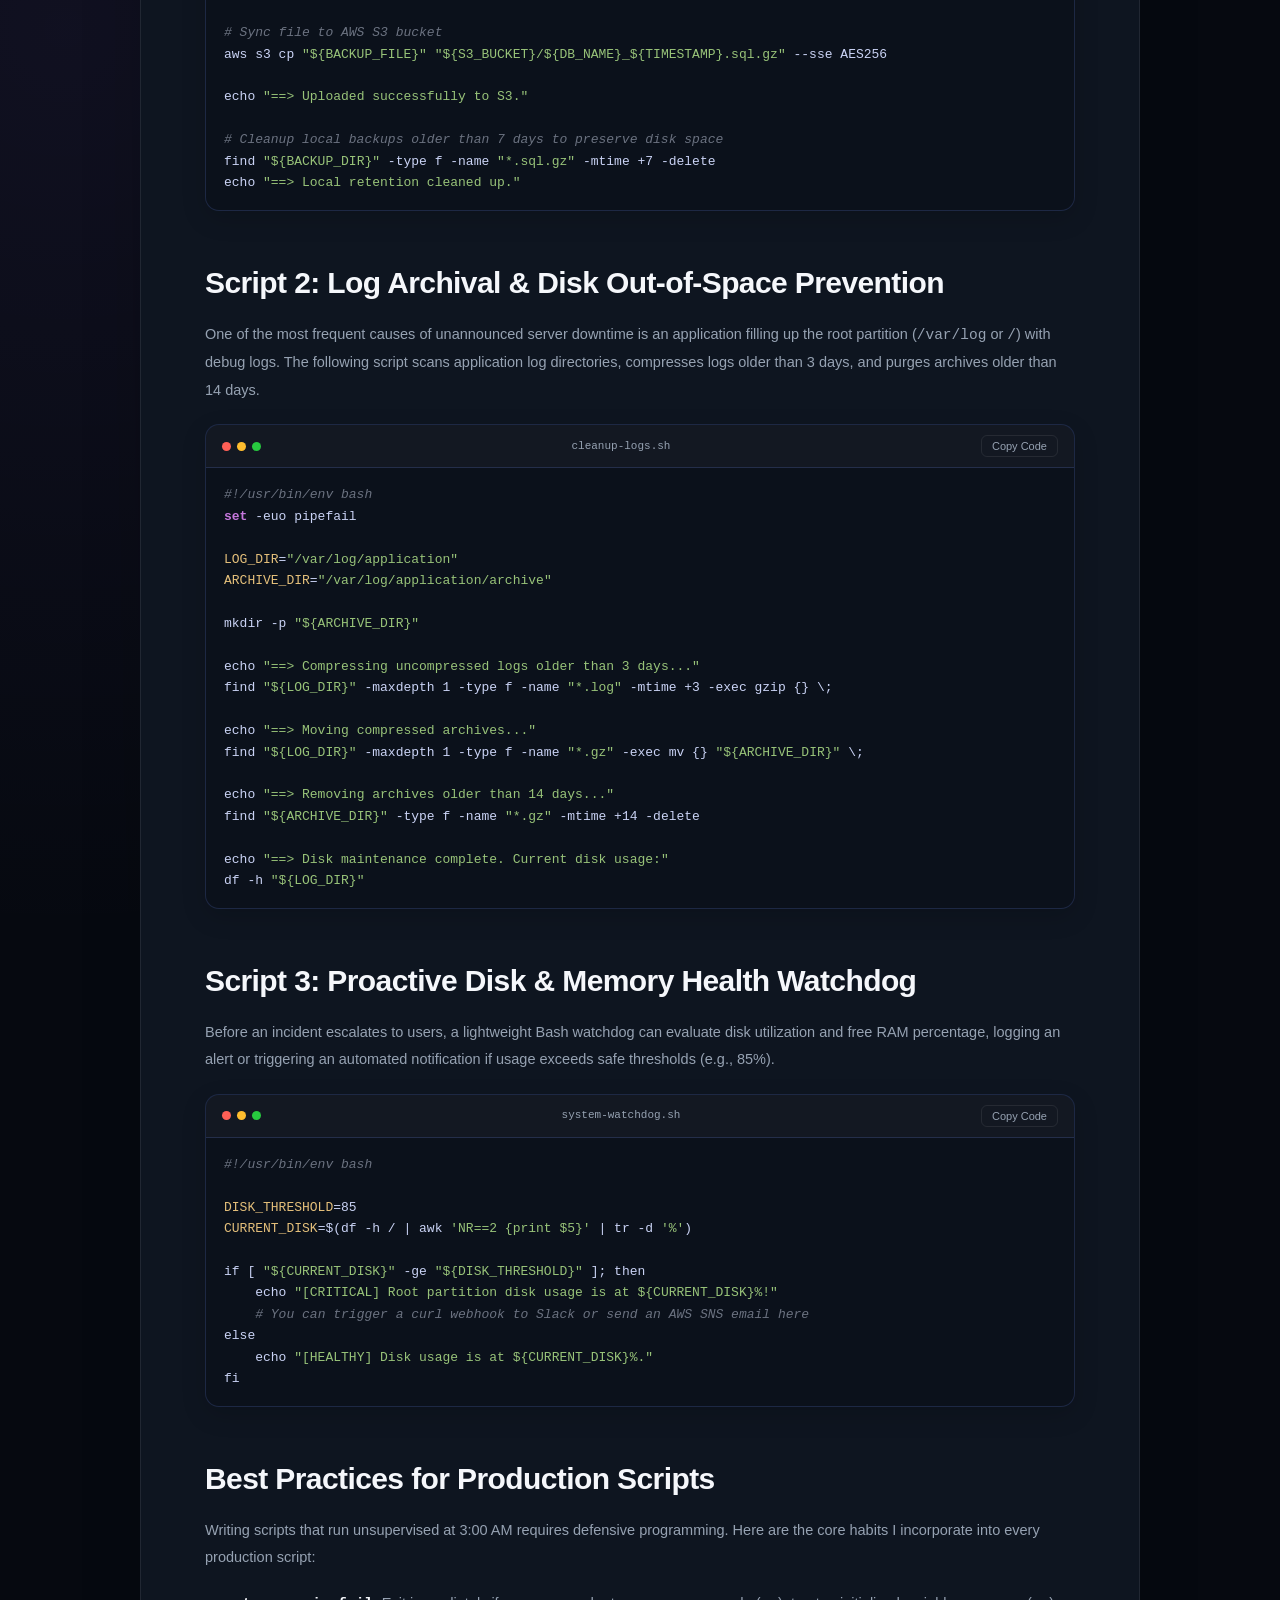
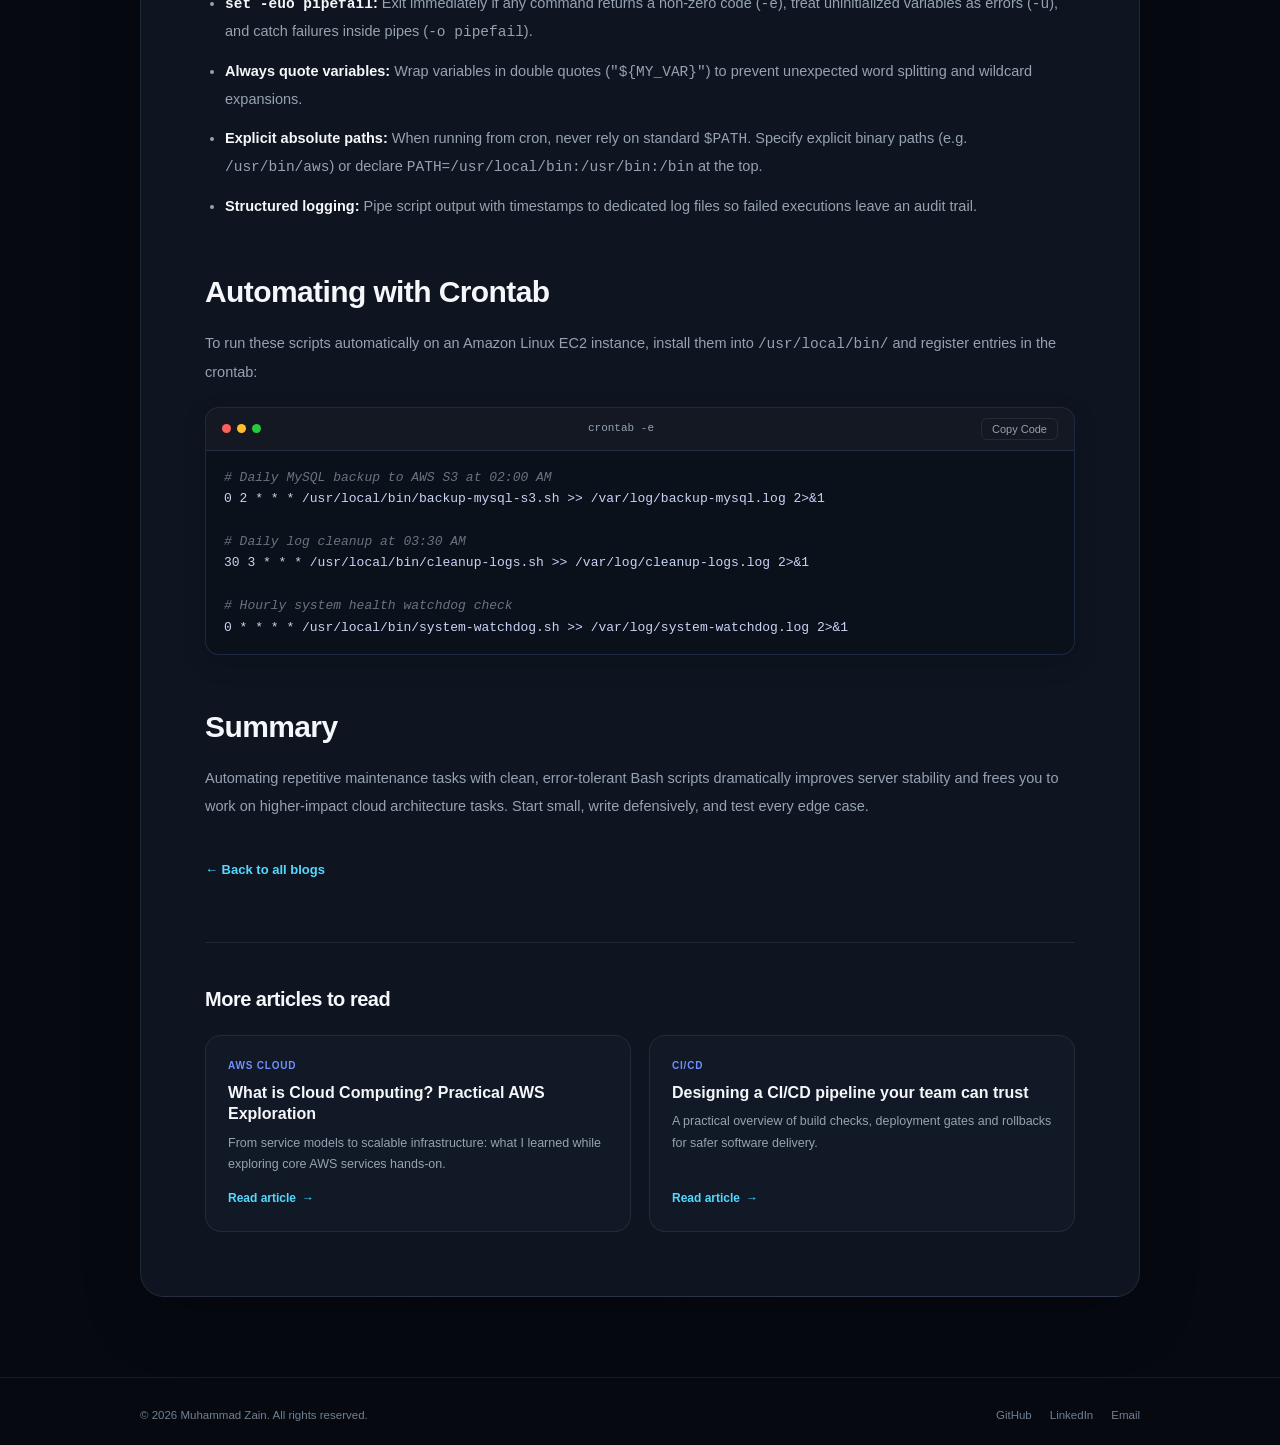
==== commit d1595f8d: "add blogs backlinks" ====
--- a/blog-bash-automation.html
+++ b/blog-bash-automation.html
@@ -216,7 +216,7 @@
                 <div class="mini-card">
                     <div>
                         <div class="mini-card-tag">AWS Cloud</div>
-                        <h4>Cloud fundamentals: a practical AWS Free Tier exploration</h4>
+                        <h4>What is Cloud Computing? Practical AWS Exploration</h4>
                         <p>From service models to scalable infrastructure: what I learned while exploring core AWS services hands-on.</p>
                     </div>
                     <a href="blog-cloud-fundamentals.html" class="mini-card-link">Read article <span>→</span></a>
--- a/blog.css
+++ b/blog.css
@@ -791,3 +791,58 @@
         text-align: center;
     }
 }
+
+/* =========================================================
+   SEO ANIMATED BACKLINKS
+========================================================= */
+.seo-backlink {
+    font-weight: 800;
+    color: var(--cyan);
+    position: relative;
+    display: inline-block;
+    text-decoration: none;
+    padding: 1px 6px;
+    margin: 0 2px;
+    border-radius: 5px;
+    background: linear-gradient(90deg, rgba(84,216,255,.14), rgba(113,143,255,.22), rgba(84,216,255,.14));
+    background-size: 200% auto;
+    border-bottom: 2px solid var(--cyan);
+    animation: backlinkShimmer 3.5s ease infinite, backlinkPulse 2.5s ease-in-out infinite alternate;
+    transition: all .25s ease;
+}
+
+.seo-backlink:hover {
+    color: #fff;
+    border-bottom-color: var(--primary2);
+    box-shadow: 0 0 12px rgba(84,216,255,.45), 0 0 22px rgba(113,143,255,.25);
+    transform: translateY(-2px) scale(1.02);
+}
+
+html[data-theme="light"] .seo-backlink {
+    color: var(--primary);
+    background: linear-gradient(90deg, rgba(82,110,232,.12), rgba(21,137,184,.18), rgba(82,110,232,.12));
+    background-size: 200% auto;
+    border-bottom: 2px solid var(--primary);
+}
+
+html[data-theme="light"] .seo-backlink:hover {
+    color: #0c1424;
+    box-shadow: 0 2px 14px rgba(82,110,232,.25);
+}
+
+@keyframes backlinkShimmer {
+    0% { background-position: 0% 50%; }
+    50% { background-position: 100% 50%; }
+    100% { background-position: 0% 50%; }
+}
+
+@keyframes backlinkPulse {
+    0% {
+        border-bottom-color: var(--cyan);
+        box-shadow: 0 0 0px transparent;
+    }
+    100% {
+        border-bottom-color: var(--primary2);
+        box-shadow: 0 0 8px rgba(113,143,255,.25);
+    }
+}
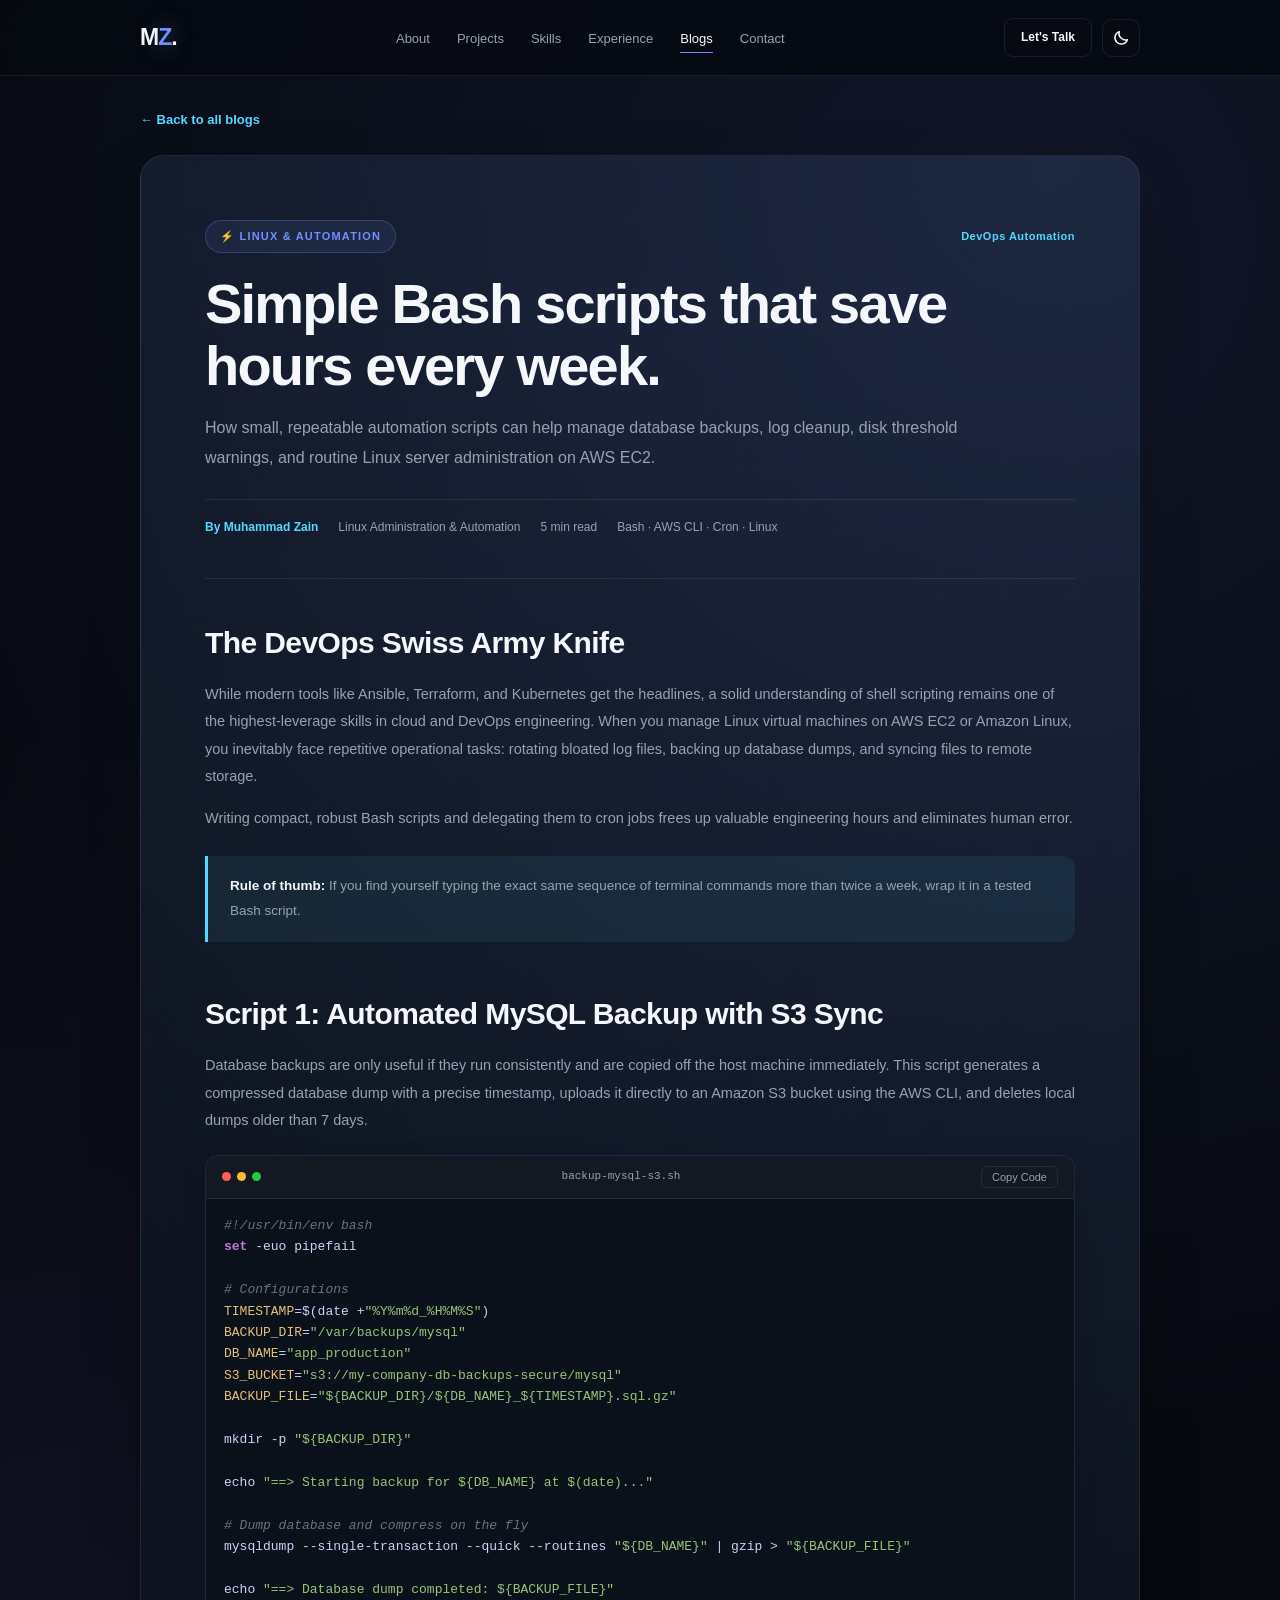
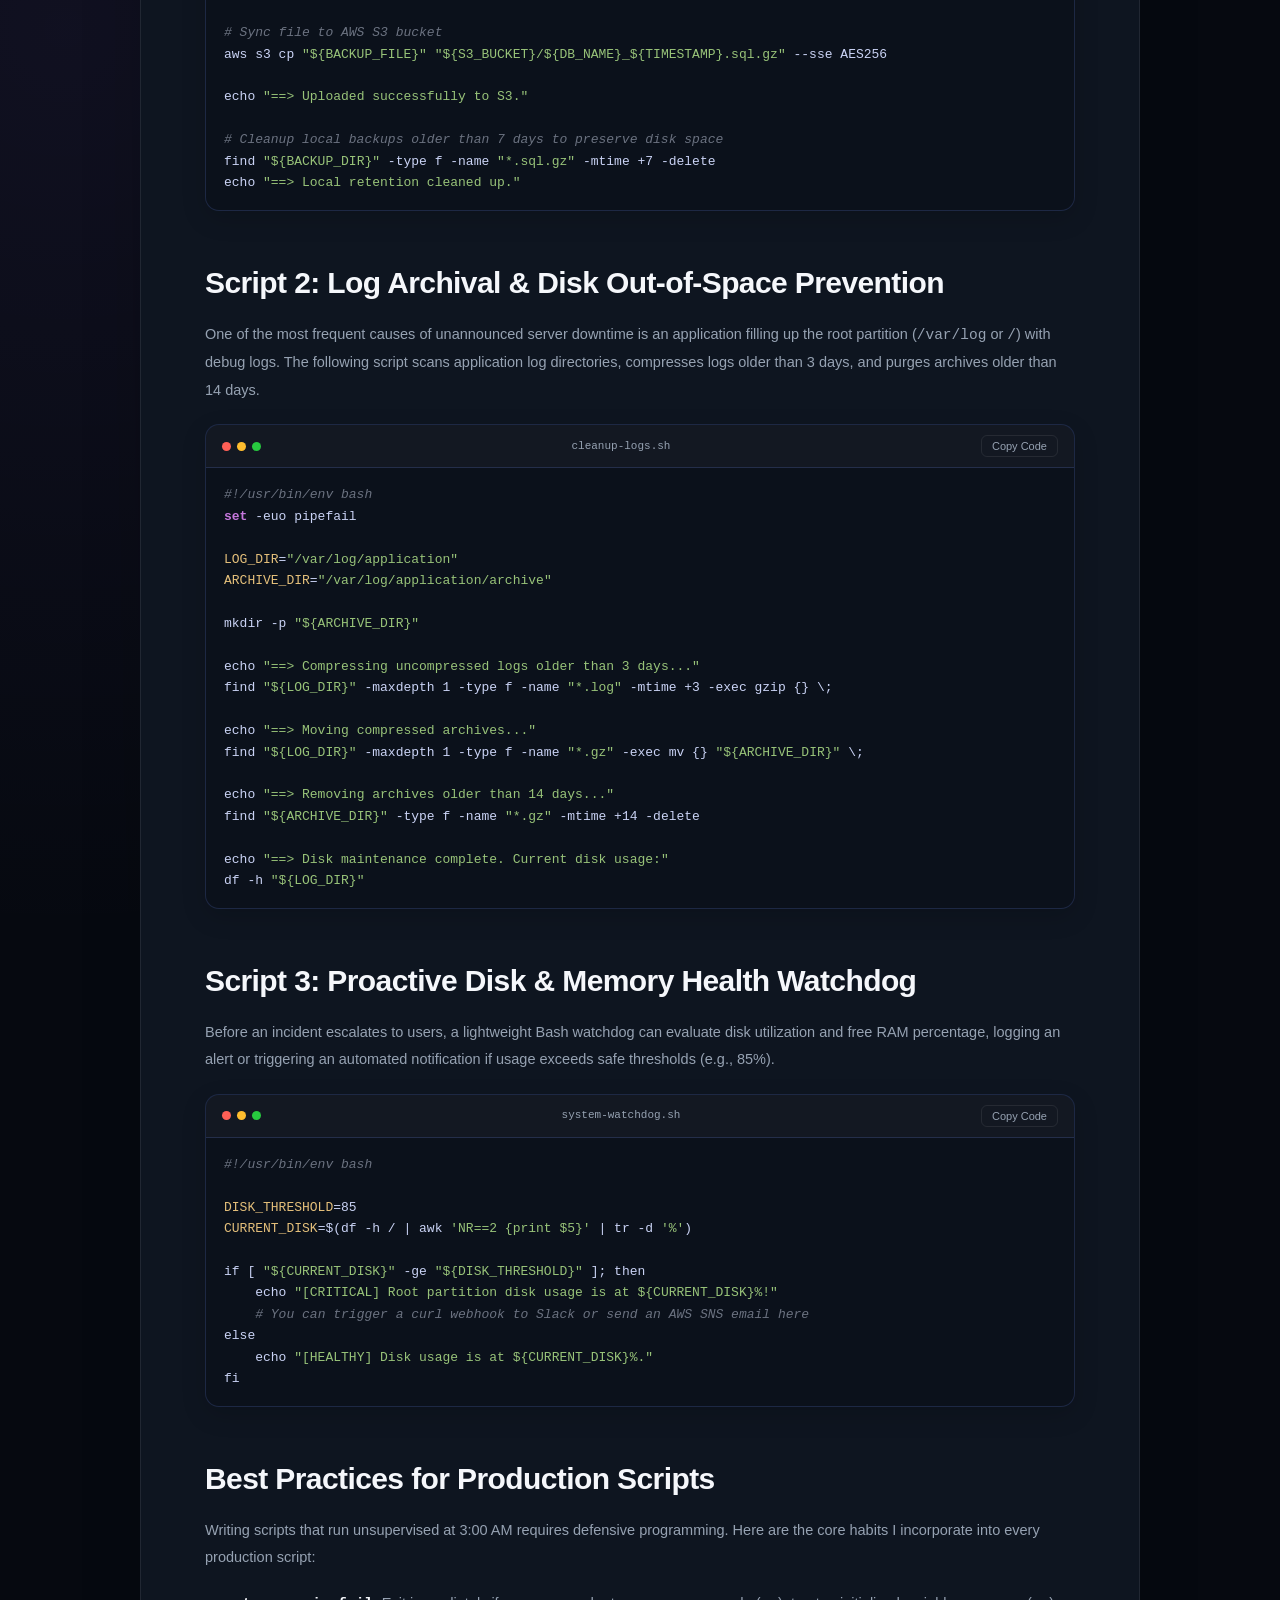
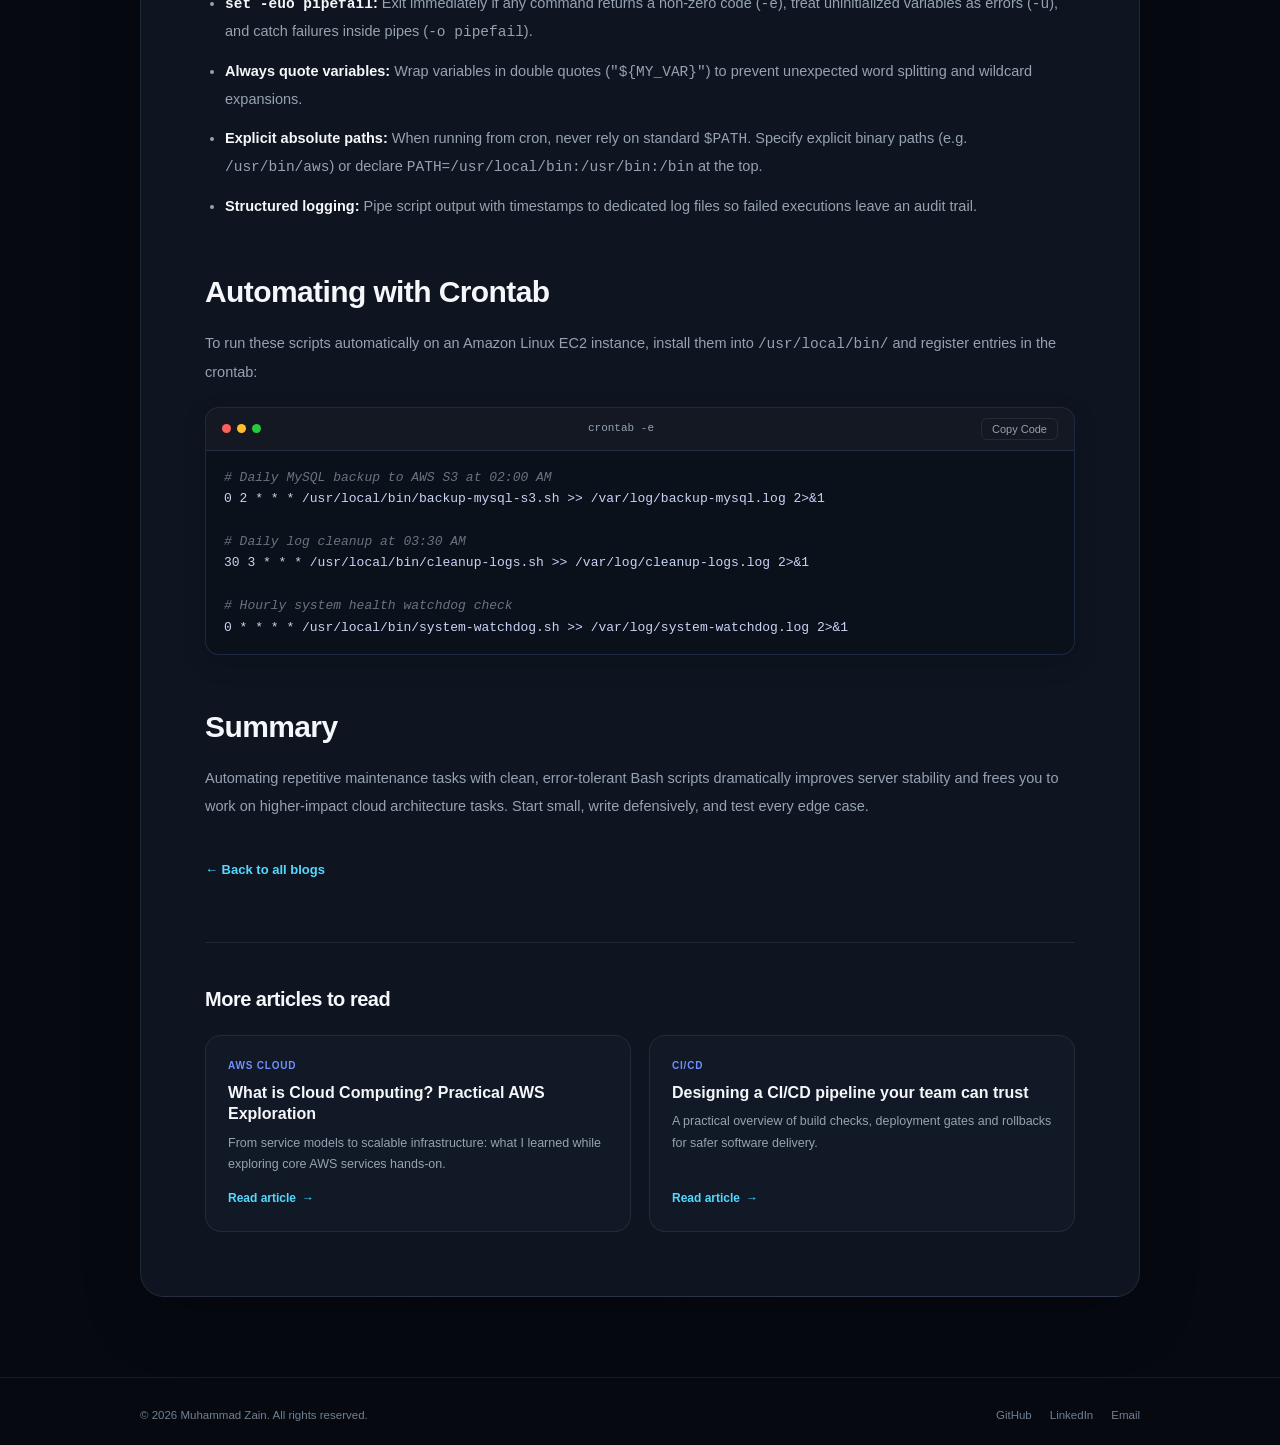
==== commit ccf6a510: "Update Projects" ====
--- a/blog-bash-automation.html
+++ b/blog-bash-automation.html
@@ -20,8 +20,8 @@
 
     <ul class="nav-links" id="navLinks">
         <li><a href="index.html#about">About</a></li>
+        <li><a href="index.html#projects">Projects</a></li>
         <li><a href="index.html#skills">Skills</a></li>
-        <li><a href="index.html#projects">Projects</a></li>
         <li><a href="index.html#experience">Experience</a></li>
         <li><a href="index.html#blogs" class="active">Blogs</a></li>
         <li><a href="index.html#contact">Contact</a></li>
--- a/blog.css
+++ b/blog.css
@@ -846,3 +846,142 @@
         box-shadow: 0 0 8px rgba(113,143,255,.25);
     }
 }
+
+/* =========================================================
+   PROJECT DETAIL PAGES STYLES
+========================================================= */
+.project-top-actions {
+    display: flex;
+    flex-wrap: wrap;
+    align-items: center;
+    gap: 12px;
+    margin: 22px 0 28px;
+}
+
+.project-action-btn {
+    display: inline-flex;
+    align-items: center;
+    justify-content: center;
+    gap: 8px;
+    min-height: 42px;
+    padding: 10px 18px;
+    border: 1px solid var(--border);
+    border-radius: 10px;
+    font-size: 13px;
+    font-weight: 750;
+    color: var(--text);
+    background: var(--card2);
+    box-shadow: 0 4px 14px rgba(0,0,0,.18);
+    transition: transform .25s, box-shadow .25s, border-color .25s, background .25s;
+    text-decoration: none;
+}
+
+.project-action-btn:hover {
+    transform: translateY(-3px);
+    border-color: var(--primary);
+    box-shadow: 0 10px 24px rgba(113,143,255,.25);
+    color: #fff;
+}
+
+.project-action-btn.primary {
+    color: #fff;
+    border-color: transparent;
+    background: linear-gradient(135deg, var(--primary), var(--primary2));
+    box-shadow: 0 5px 0 #4a56b5, 0 12px 24px rgba(113,143,255,.28);
+}
+
+.project-action-btn.primary:hover {
+    transform: translateY(-4px);
+    box-shadow: 0 8px 0 #4a56b5, 0 16px 30px rgba(113,143,255,.38);
+}
+
+html[data-theme="light"] .project-action-btn {
+    background: #fff;
+    box-shadow: 0 4px 14px rgba(45,65,105,.08);
+}
+
+html[data-theme="light"] .project-action-btn.primary {
+    color: #fff;
+    background: linear-gradient(135deg, var(--primary), var(--primary2));
+}
+
+.project-detail-visual {
+    margin: 28px 0 34px;
+    border-radius: 18px;
+    overflow: hidden;
+    border: 1px solid var(--border);
+    background: #090e18;
+    box-shadow: 0 20px 45px rgba(0,0,0,.35);
+    position: relative;
+}
+
+.project-detail-visual img {
+    width: 100%;
+    height: auto;
+    max-height: 480px;
+    object-fit: cover;
+    display: block;
+    transition: transform .5s ease;
+}
+
+.project-detail-visual:hover img {
+    transform: scale(1.02);
+}
+
+.project-spec-grid {
+    display: grid;
+    grid-template-columns: repeat(3, 1fr);
+    gap: 14px;
+    margin: 28px 0;
+}
+
+.project-spec-item {
+    padding: 18px;
+    border: 1px solid var(--border);
+    border-radius: 14px;
+    background: rgba(255,255,255,.02);
+}
+
+html[data-theme="light"] .project-spec-item {
+    background: #f7f9ff;
+}
+
+.project-spec-item span {
+    display: block;
+    font-size: 11px;
+    font-weight: 800;
+    color: var(--primary);
+    text-transform: uppercase;
+    letter-spacing: .8px;
+    margin-bottom: 6px;
+}
+
+.project-spec-item strong {
+    display: block;
+    font-size: 14px;
+    color: var(--text);
+}
+
+.project-tags-list {
+    display: flex;
+    flex-wrap: wrap;
+    gap: 8px;
+    margin-top: 14px;
+}
+
+.project-tag-pill {
+    padding: 6px 12px;
+    border: 1px solid rgba(113,143,255,.22);
+    border-radius: 50px;
+    background: rgba(113,143,255,.07);
+    color: var(--cyan);
+    font-size: 11.5px;
+    font-weight: 700;
+    letter-spacing: .4px;
+}
+
+@media(max-width: 768px) {
+    .project-spec-grid {
+        grid-template-columns: 1fr;
+    }
+}
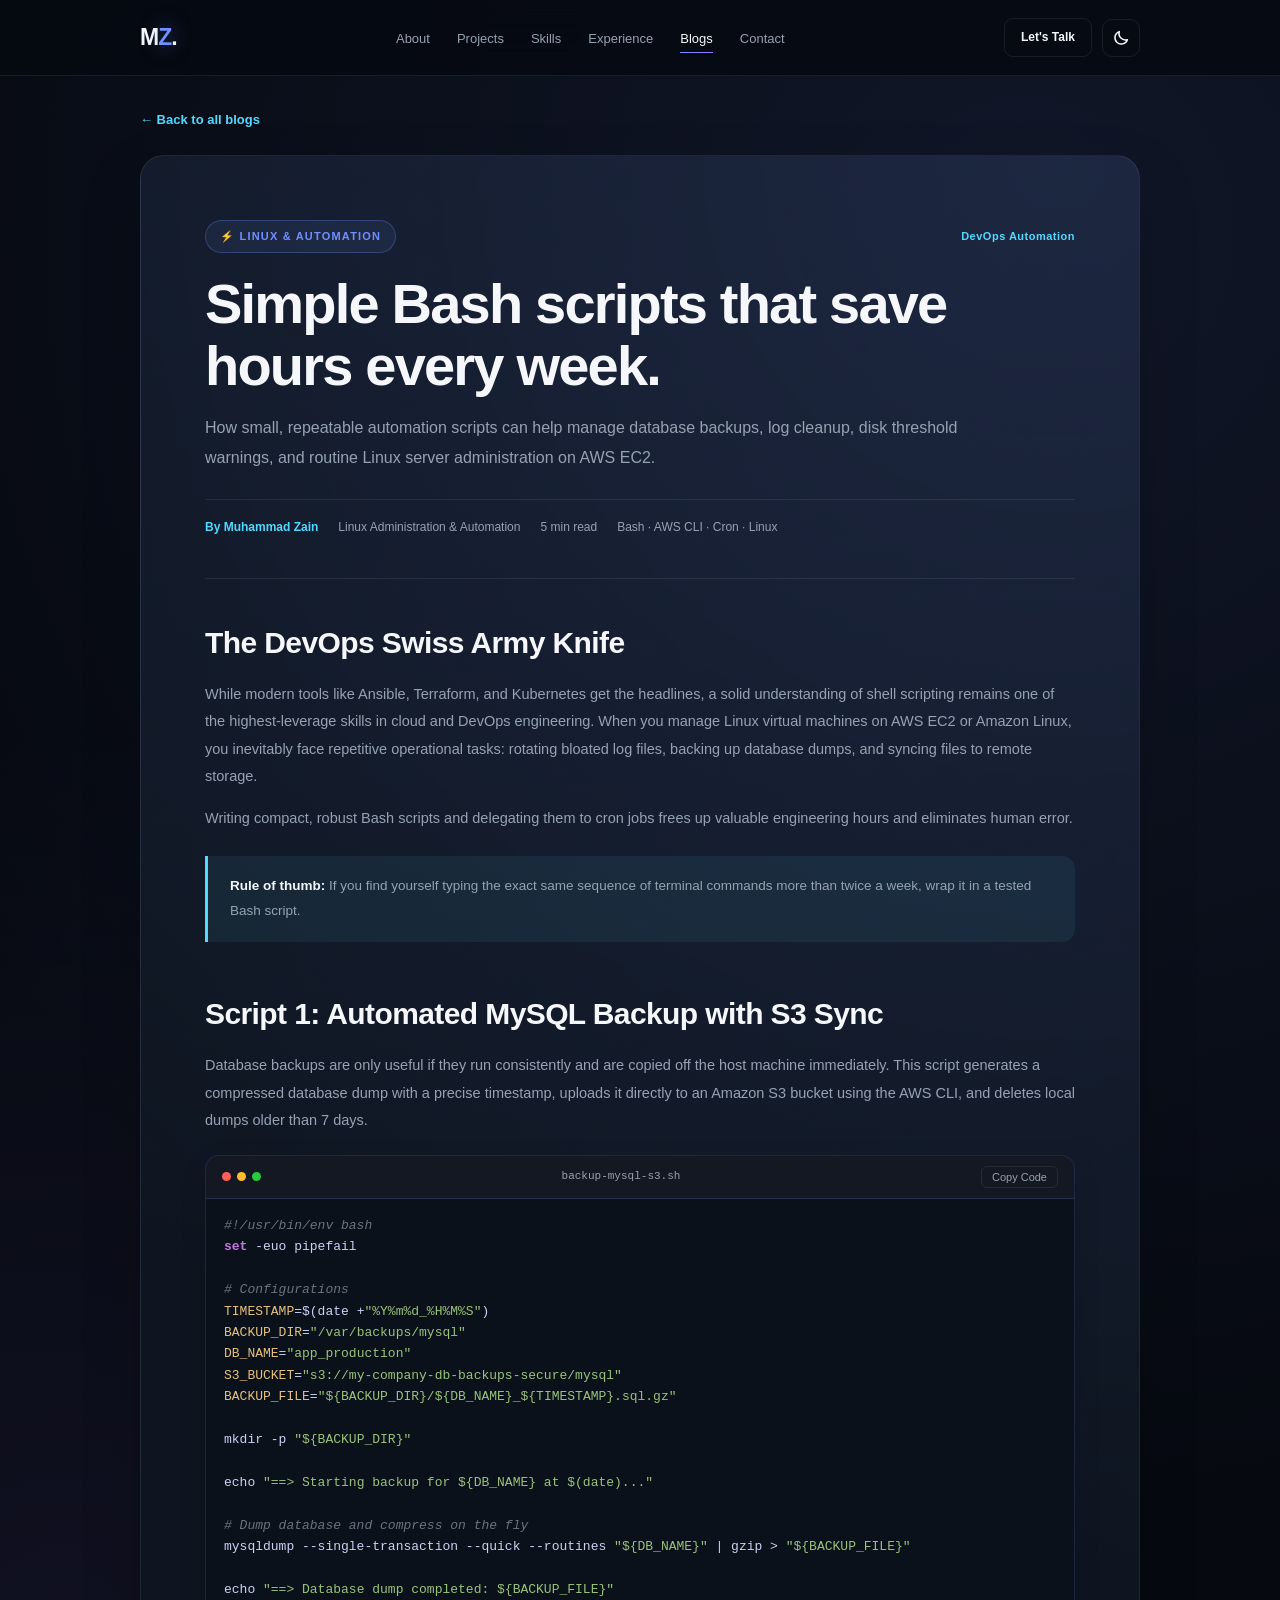
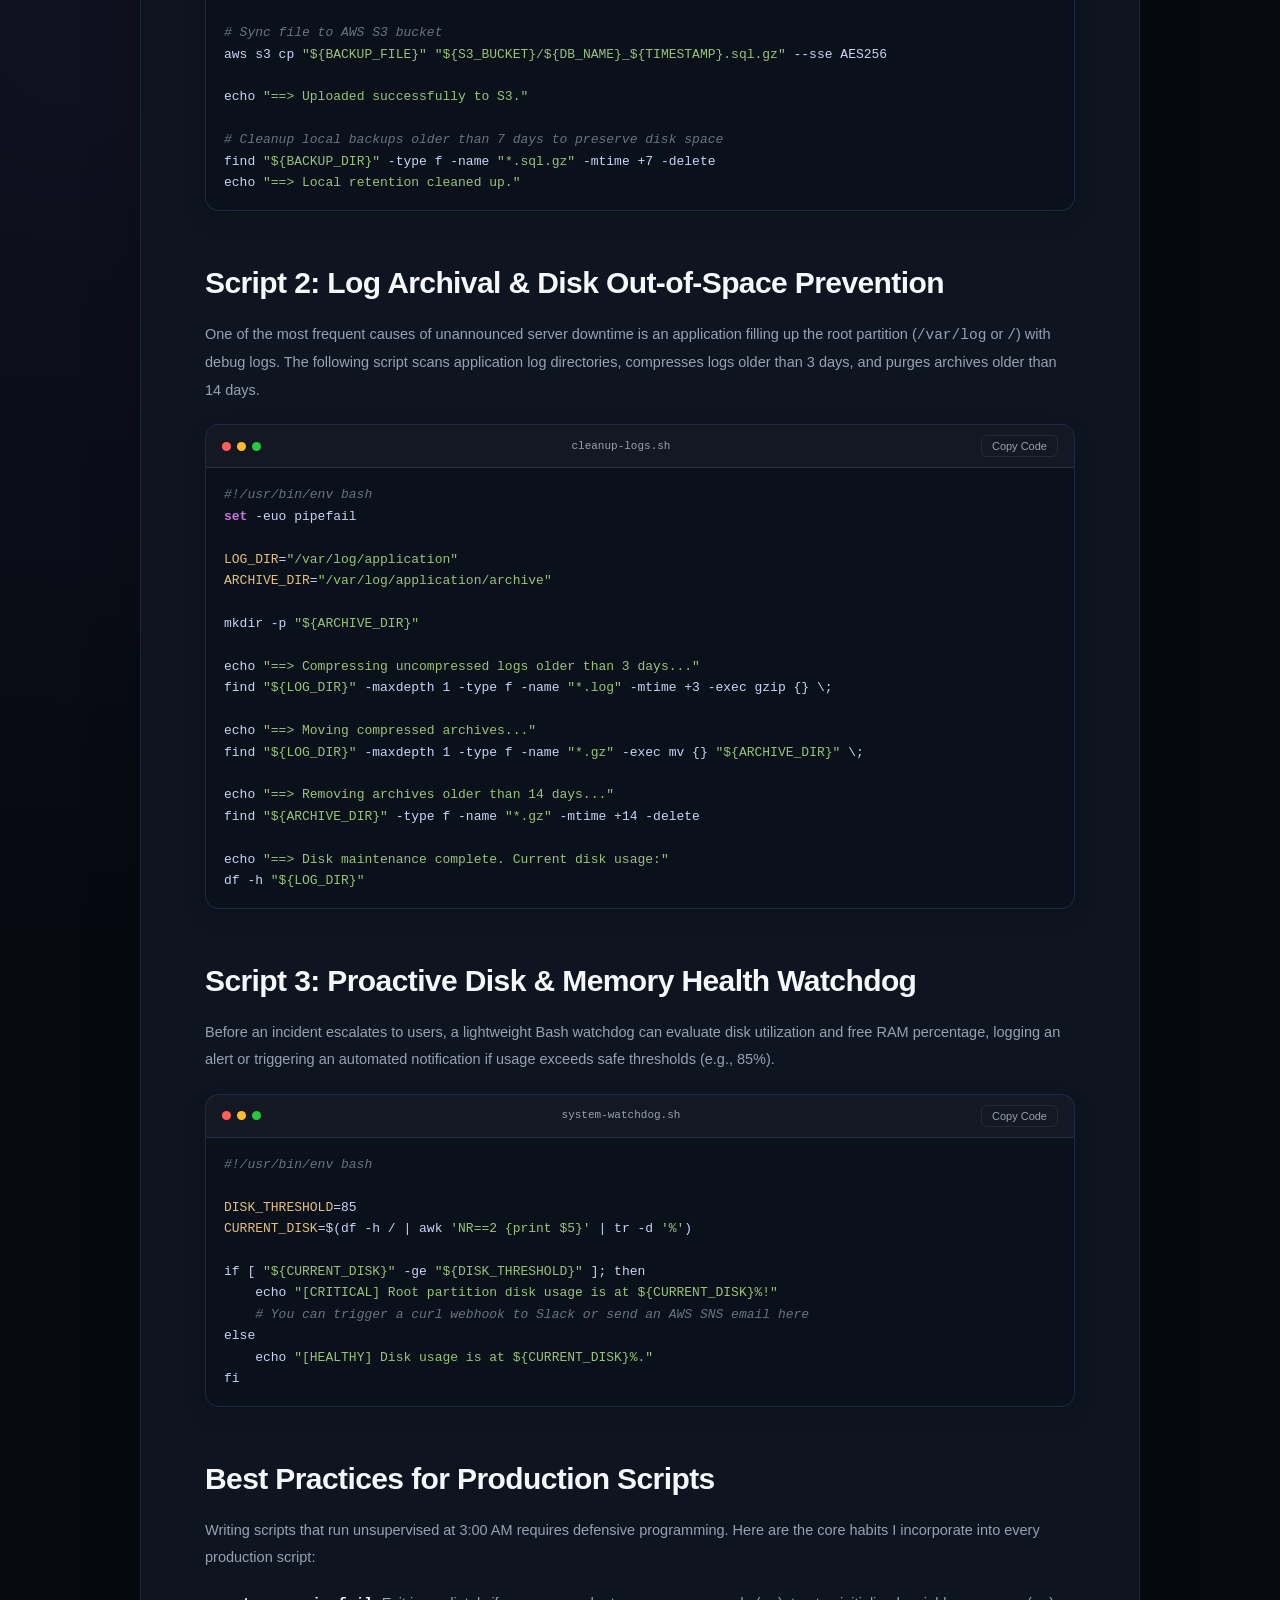
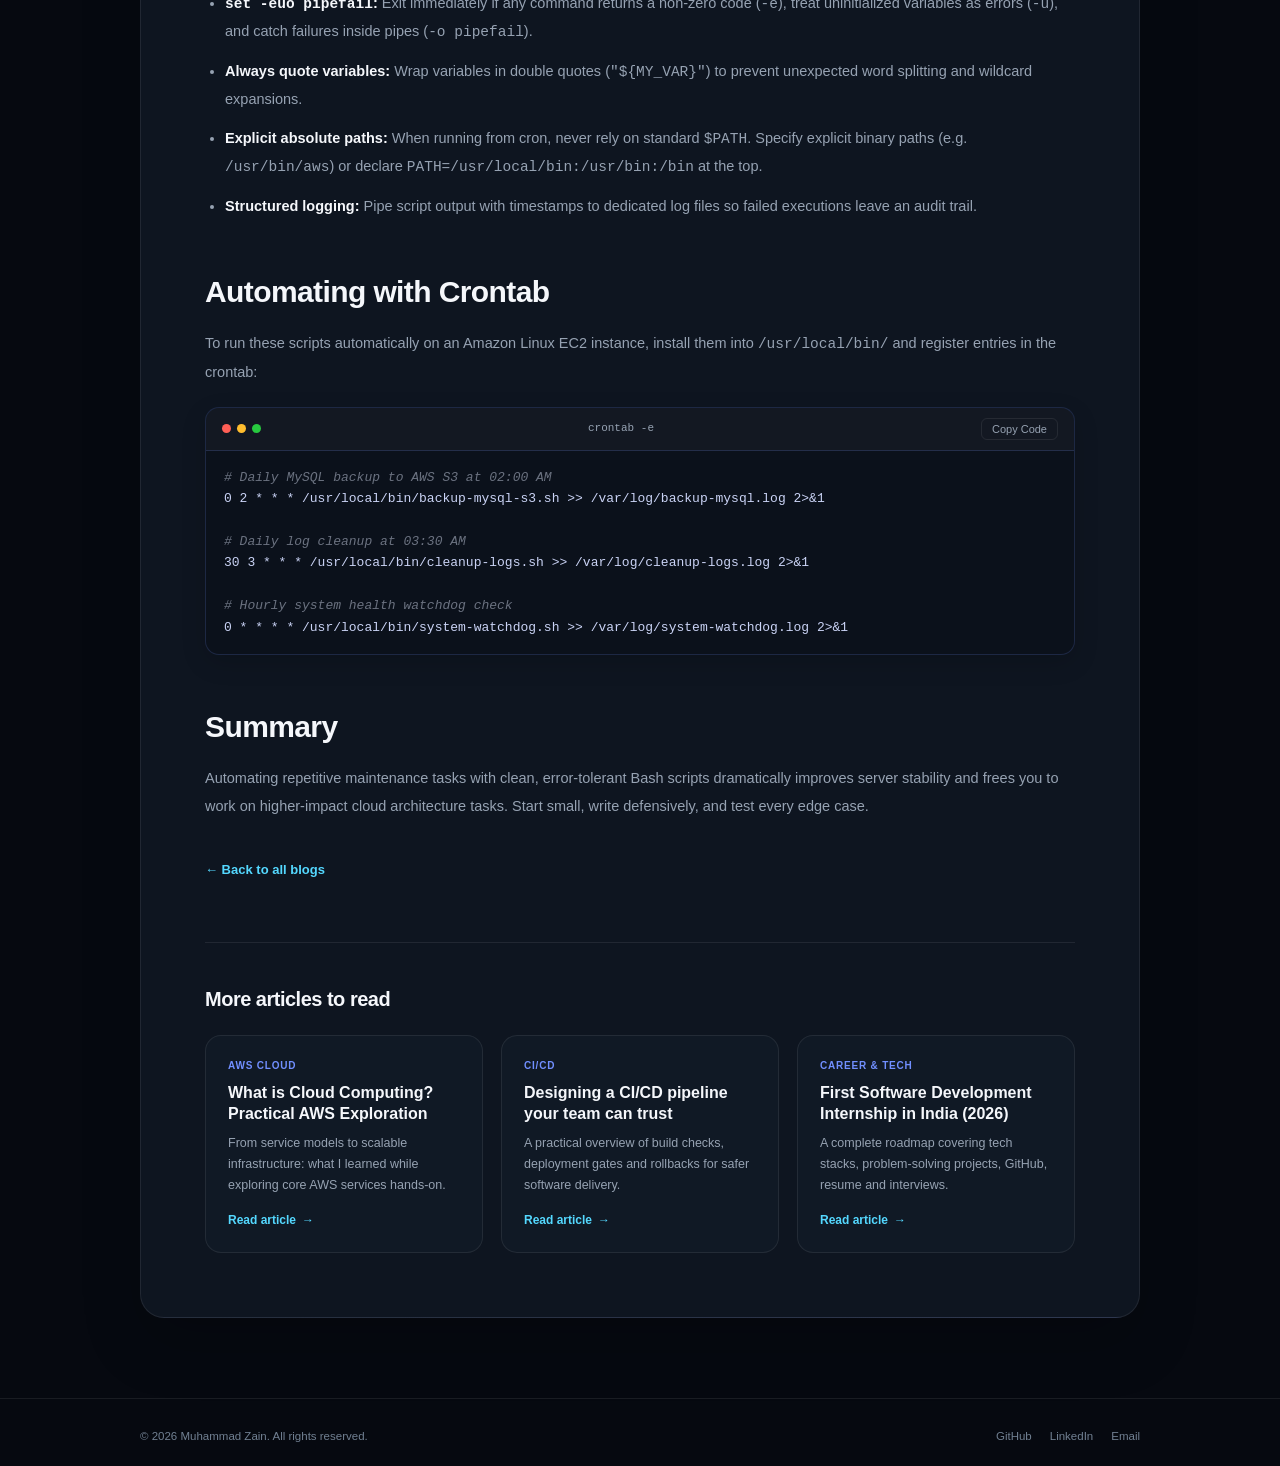
==== commit 0a965e7a: "add new blog codomax" ====
--- a/blog-bash-automation.html
+++ b/blog-bash-automation.html
@@ -230,6 +230,15 @@
                     </div>
                     <a href="blog-cicd-pipeline.html" class="mini-card-link">Read article <span>→</span></a>
                 </div>
+
+                <div class="mini-card">
+                    <div>
+                        <div class="mini-card-tag">Career &amp; Tech</div>
+                        <h4>First Software Development Internship in India (2026)</h4>
+                        <p>A complete roadmap covering tech stacks, problem-solving projects, GitHub, resume and interviews.</p>
+                    </div>
+                    <a href="blog-software-internship-guide-2026.html" class="mini-card-link">Read article <span>→</span></a>
+                </div>
             </div>
         </div>
 
--- a/blog.css
+++ b/blog.css
@@ -639,7 +639,7 @@
 
 .more-articles-grid {
     display: grid;
-    grid-template-columns: repeat(2, 1fr);
+    grid-template-columns: repeat(auto-fit, minmax(260px, 1fr));
     gap: 18px;
 }
 
